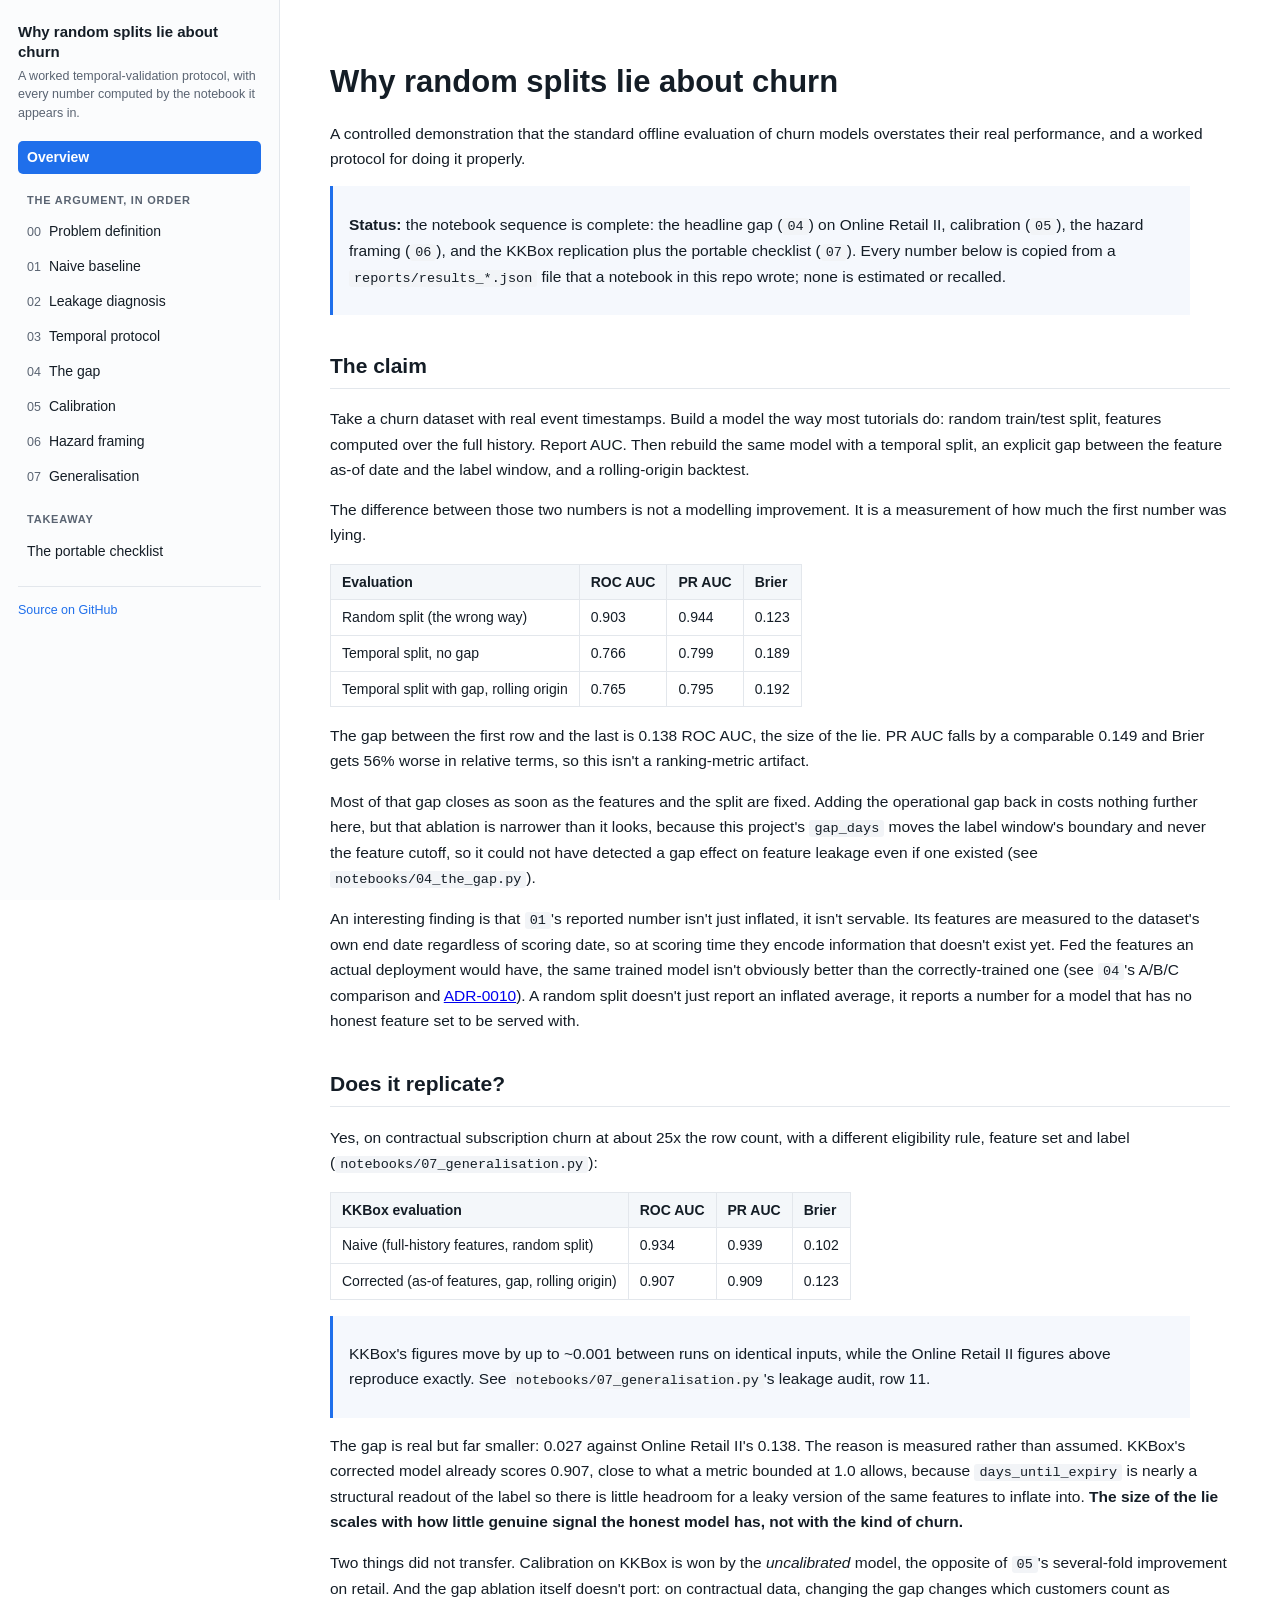
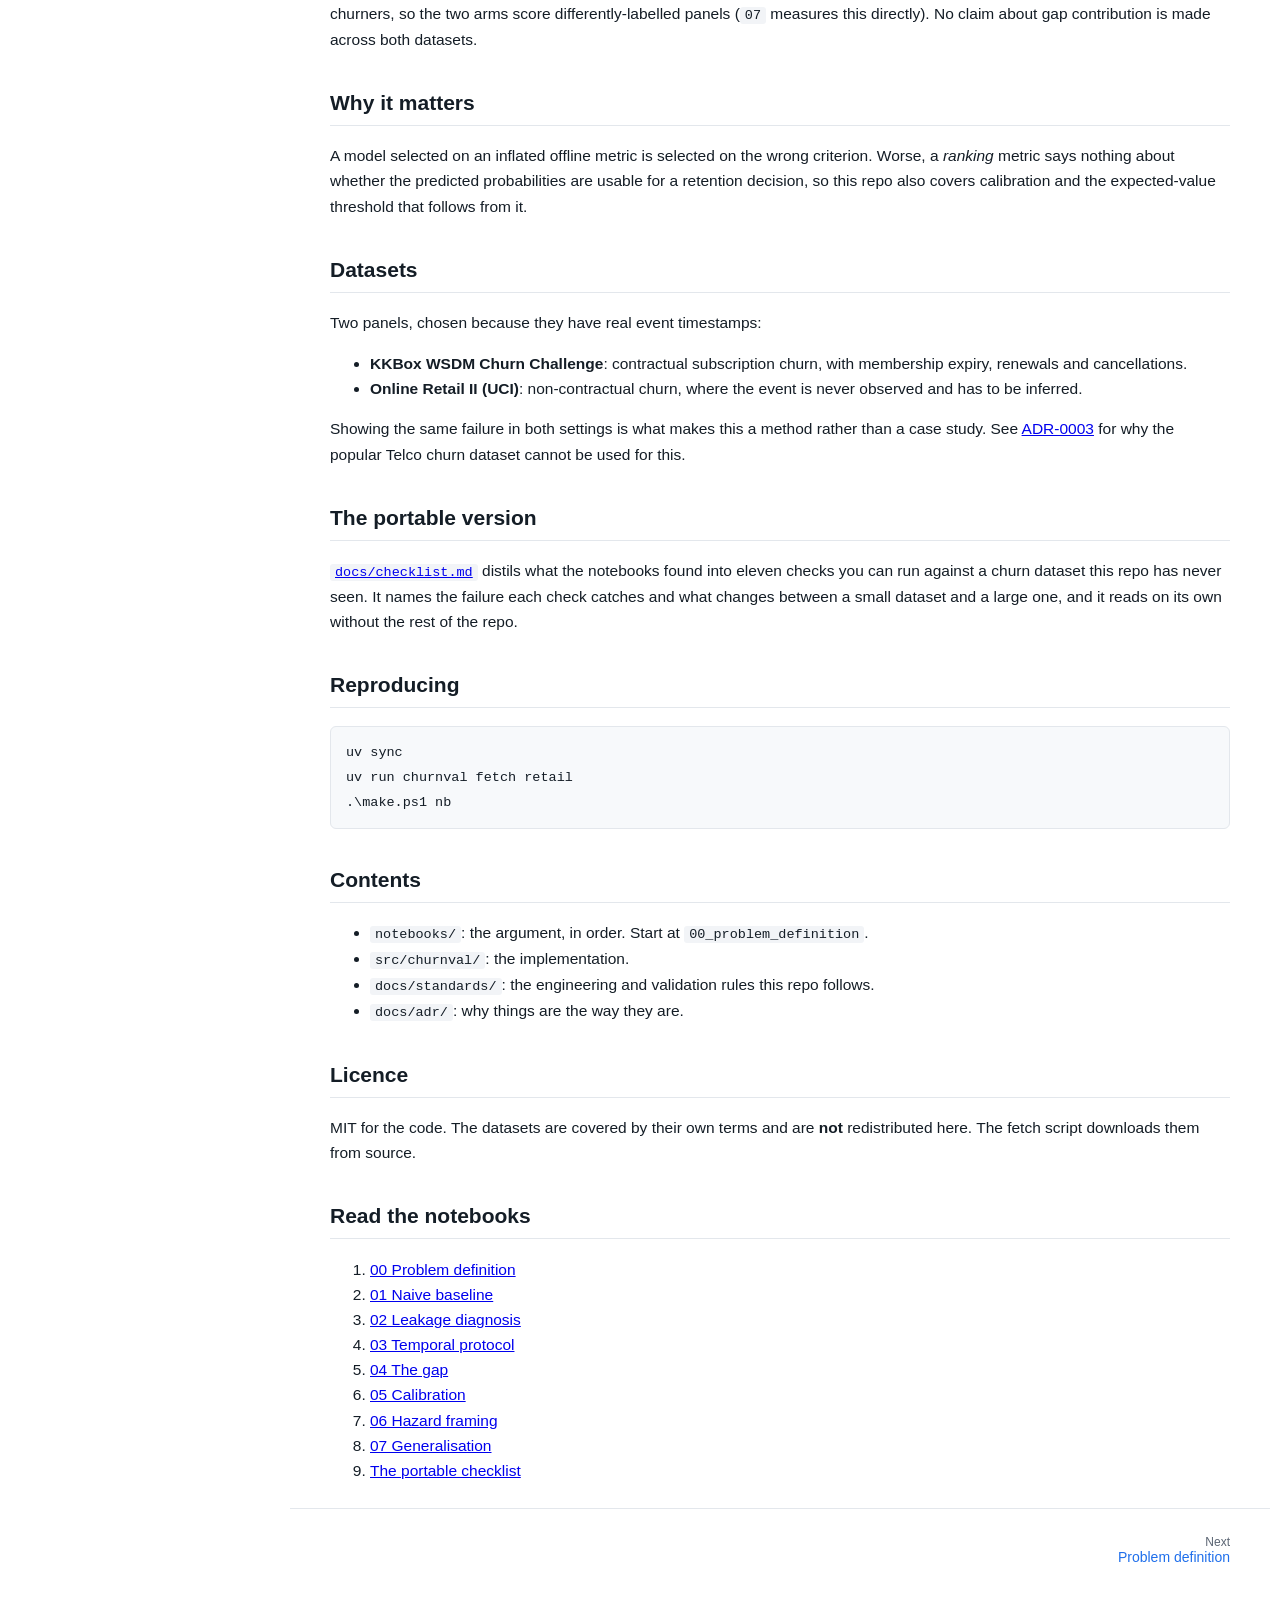
==== index.html @ 67731e51 "Render site from a4a1c93" ====
<!DOCTYPE html>
<html lang="en">
<head>
<meta charset="utf-8">
<meta name="viewport" content="width=device-width, initial-scale=1">
<title>Why random splits lie about churn</title>

<style>
:root { --side: 280px; --ink: #141D26; --muted: #5A6472; --rule: #E3E7EC;
        --accent: #1F6FEB; --bg: #FFFFFF; }
html { scroll-behavior: smooth; }
body { background: var(--bg); }
#site-nav {
  position: fixed; top: 0; left: 0; bottom: 0; width: var(--side);
  overflow-y: auto; border-right: 1px solid var(--rule); padding: 22px 18px;
  box-sizing: border-box; font: 14px/1.5 -apple-system, BlinkMacSystemFont,
  "Segoe UI", Helvetica, Arial, sans-serif; background: #FBFCFD;
}
#site-nav .brand { font-weight: 700; color: var(--ink); text-decoration: none;
  display: block; font-size: 15px; line-height: 1.35; margin-bottom: 4px; }
#site-nav .sub { color: var(--muted); font-size: 12.5px; margin-bottom: 18px; }
#site-nav ol { list-style: none; padding: 0; margin: 0 0 18px 0; counter-reset: n; }
#site-nav li { margin: 0 0 2px 0; }
#site-nav a.item { display: block; padding: 6px 9px; border-radius: 5px;
  color: var(--ink); text-decoration: none; }
#site-nav a.item:hover { background: #EEF2F7; }
#site-nav a.item.active { background: var(--accent); color: #fff; font-weight: 600; }
#site-nav .num { color: var(--muted); font-variant-numeric: tabular-nums;
  margin-right: 8px; font-size: 12.5px; }
#site-nav a.item.active .num { color: #D7E6FF; }
#site-nav .grouplabel { text-transform: uppercase; letter-spacing: .07em;
  font-size: 11px; color: var(--muted); margin: 16px 0 7px 9px; font-weight: 600; }
#site-nav .repo { border-top: 1px solid var(--rule); padding-top: 14px;
  font-size: 12.5px; }
#site-nav .repo a { color: var(--accent); text-decoration: none; }
#site-main { margin-left: var(--side); }
#site-main .jp-Notebook, #site-main .md-page { max-width: 900px; margin: 0 auto;
  padding: 34px 40px 10px 40px; }
#pager { max-width: 900px; margin: 0 auto; padding: 26px 40px 70px 40px;
  display: flex; justify-content: space-between; gap: 18px;
  border-top: 1px solid var(--rule);
  font: 14px -apple-system, BlinkMacSystemFont, "Segoe UI", Helvetica, Arial, sans-serif; }
#pager a { color: var(--accent); text-decoration: none; max-width: 46%; }
#pager .lbl { display: block; color: var(--muted); font-size: 12px; }
/* Soften the In[ ]/Out[ ] gutter so prose leads and code supports. */
.jp-InputPrompt, .jp-OutputPrompt { opacity: .34; font-size: 11px; }
.jp-RenderedMarkdown { font-size: 15.5px; line-height: 1.62; color: var(--ink); }
.jp-RenderedMarkdown h1 { font-size: 30px; margin: 6px 0 14px; line-height: 1.2; }
.jp-RenderedMarkdown h2 { font-size: 21px; margin-top: 34px;
  border-bottom: 1px solid var(--rule); padding-bottom: 5px; }
.jp-RenderedMarkdown h3 { font-size: 17px; margin-top: 26px; }
.jp-RenderedMarkdown table { font-size: 13px; }
.jp-RenderedMarkdown blockquote { border-left: 3px solid var(--accent);
  background: #F5F8FD; margin-left: 0; padding: 10px 16px; }
.md-page { font: 15.5px/1.62 -apple-system, BlinkMacSystemFont, "Segoe UI",
  Helvetica, Arial, sans-serif; color: var(--ink); }
.md-page h1 { font-size: 31px; line-height: 1.2; }
.md-page h2 { font-size: 21px; margin-top: 34px;
  border-bottom: 1px solid var(--rule); padding-bottom: 5px; }
.md-page table { border-collapse: collapse; font-size: 14px; margin: 16px 0; }
.md-page th, .md-page td { border: 1px solid var(--rule); padding: 6px 11px;
  text-align: left; vertical-align: top; }
.md-page th { background: #F4F7FA; }
.md-page code { background: #F2F4F7; padding: 1px 5px; border-radius: 3px;
  font-size: 13.5px; }
.md-page pre { background: #F7F9FB; border: 1px solid var(--rule);
  padding: 13px 15px; border-radius: 6px; overflow-x: auto; }
.md-page pre code { background: none; padding: 0; }
.md-page blockquote { border-left: 3px solid var(--accent); background: #F5F8FD;
  margin-left: 0; padding: 10px 16px; }
.md-page img { max-width: 100%; }
@media (max-width: 950px) {
  #site-nav { position: static; width: auto; height: auto; border-right: none;
              border-bottom: 1px solid var(--rule); }
  #site-main { margin-left: 0; }
  #site-main .jp-Notebook, #site-main .md-page, #pager { padding: 22px 18px; }
}
</style>
</head>
<body>
<nav id="site-nav">
  <a class="brand" href="index.html">Why random splits lie about churn</a>
  <div class="sub">A worked temporal-validation protocol, with every number
  computed by the notebook it appears in.</div>
  <ol><li><a class="item active" href="index.html">Overview</a></li></ol>
  <div class="grouplabel">The argument, in order</div>
  <ol><li><a class="item" href="00_problem_definition.html"><span class="num">00</span>Problem definition</a></li>
<li><a class="item" href="01_naive_baseline.html"><span class="num">01</span>Naive baseline</a></li>
<li><a class="item" href="02_leakage_diagnosis.html"><span class="num">02</span>Leakage diagnosis</a></li>
<li><a class="item" href="03_temporal_protocol.html"><span class="num">03</span>Temporal protocol</a></li>
<li><a class="item" href="04_the_gap.html"><span class="num">04</span>The gap</a></li>
<li><a class="item" href="05_calibration.html"><span class="num">05</span>Calibration</a></li>
<li><a class="item" href="06_hazard_framing.html"><span class="num">06</span>Hazard framing</a></li>
<li><a class="item" href="07_generalisation.html"><span class="num">07</span>Generalisation</a></li></ol>
  <div class="grouplabel">Takeaway</div>
  <ol><li><a class="item" href="checklist.html">The portable checklist</a></li></ol>
  <div class="repo"><a href="https://github.com/jtdata/why-random-splits-lie">Source on GitHub</a></div>
</nav>
<div id="site-main">
<div class="md-page"><h1>Why random splits lie about churn</h1>
<p>A controlled demonstration that the standard offline evaluation of churn models
overstates their real performance, and a worked protocol for doing it properly.</p>
<blockquote>
<p><strong>Status:</strong> the notebook sequence is complete: the headline gap (<code>04</code>)
on Online Retail II, calibration (<code>05</code>), the hazard framing (<code>06</code>), and
the KKBox replication plus the portable checklist (<code>07</code>). Every number
below is copied from a <code>reports/results_*.json</code> file that a notebook in
this repo wrote; none is estimated or recalled.</p>
</blockquote>
<h2>The claim</h2>
<p>Take a churn dataset with real event timestamps. Build a model the way most
tutorials do: random train/test split, features computed over the full
history. Report AUC. Then rebuild the same model with a temporal split, an
explicit gap between the feature as-of date and the label window, and a
rolling-origin backtest.</p>
<p>The difference between those two numbers is not a modelling improvement. It is
a measurement of how much the first number was lying.</p>
<table>
<thead>
<tr>
  <th>Evaluation</th>
  <th>ROC AUC</th>
  <th>PR AUC</th>
  <th>Brier</th>
</tr>
</thead>
<tbody>
<tr>
  <td>Random split (the wrong way)</td>
  <td>0.903</td>
  <td>0.944</td>
  <td>0.123</td>
</tr>
<tr>
  <td>Temporal split, no gap</td>
  <td>0.766</td>
  <td>0.799</td>
  <td>0.189</td>
</tr>
<tr>
  <td>Temporal split with gap, rolling origin</td>
  <td>0.765</td>
  <td>0.795</td>
  <td>0.192</td>
</tr>
</tbody>
</table>
<p>The gap between the first row and the last is 0.138 ROC AUC, the size of
the lie. PR AUC falls by a comparable 0.149 and Brier gets 56% worse in
relative terms, so this isn't a ranking-metric artifact.</p>
<p>Most of that gap closes as soon as the features and the split are fixed.
Adding the operational gap back in costs nothing further here, but that
ablation is narrower than it looks, because this project's <code>gap_days</code> moves
the label window's boundary and never the feature cutoff, so it could not
have detected a gap effect on feature leakage even if one existed (see
<code>notebooks/04_the_gap.py</code>).</p>
<p>An interesting finding is that <code>01</code>'s reported number isn't just inflated, it
isn't servable. Its features are measured to the dataset's own end date
regardless of scoring date, so at scoring time they encode information that
doesn't exist yet. Fed the features an actual deployment would have, the
same trained model isn't obviously better than the correctly-trained one
(see <code>04</code>'s A/B/C comparison and
<a href="https://github.com/jtdata/why-random-splits-lie/blob/main/docs/adr/0010-holdout-comparison-common-origin.md">ADR-0010</a>). A random
split doesn't just report an inflated average, it reports a number for a
model that has no honest feature set to be served with.</p>
<h2>Does it replicate?</h2>
<p>Yes, on contractual subscription churn at about 25x the row count, with a
different eligibility rule, feature set and label (<code>notebooks/07_generalisation.py</code>):</p>
<table>
<thead>
<tr>
  <th>KKBox evaluation</th>
  <th>ROC AUC</th>
  <th>PR AUC</th>
  <th>Brier</th>
</tr>
</thead>
<tbody>
<tr>
  <td>Naive (full-history features, random split)</td>
  <td>0.934</td>
  <td>0.939</td>
  <td>0.102</td>
</tr>
<tr>
  <td>Corrected (as-of features, gap, rolling origin)</td>
  <td>0.907</td>
  <td>0.909</td>
  <td>0.123</td>
</tr>
</tbody>
</table>
<blockquote>
<p>KKBox's figures move by up to ~0.001 between runs on identical inputs,
while the Online Retail II figures above reproduce exactly. See
<code>notebooks/07_generalisation.py</code>'s leakage audit, row 11.</p>
</blockquote>
<p>The gap is real but far smaller: 0.027 against Online Retail II's 0.138.
The reason is measured rather than assumed. KKBox's corrected model already
scores 0.907, close to what a metric bounded at 1.0 allows, because
<code>days_until_expiry</code> is nearly a structural readout of the label so there
is little headroom for a leaky version of the same features to inflate
into. <strong>The size of the lie scales with how little genuine signal the
honest model has, not with the kind of churn.</strong></p>
<p>Two things did not transfer.
Calibration on KKBox is won by the <em>uncalibrated</em> model, the opposite of
<code>05</code>'s several-fold improvement on retail. And the gap ablation itself
doesn't port: on contractual data, changing the gap changes which customers
count as churners, so the two arms score differently-labelled panels
(<code>07</code> measures this directly). No claim about gap contribution is made
across both datasets.</p>
<h2>Why it matters</h2>
<p>A model selected on an inflated offline metric is selected on the wrong
criterion. Worse, a <em>ranking</em> metric says nothing about whether the predicted
probabilities are usable for a retention decision, so this repo also covers
calibration and the expected-value threshold that follows from it.</p>
<h2>Datasets</h2>
<p>Two panels, chosen because they have real event timestamps:</p>
<ul>
<li><strong>KKBox WSDM Churn Challenge</strong>: contractual subscription churn, with
membership expiry, renewals and cancellations.</li>
<li><strong>Online Retail II (UCI)</strong>: non-contractual churn, where the event is never
observed and has to be inferred.</li>
</ul>
<p>Showing the same failure in both settings is what makes this a method rather
than a case study. See <a href="https://github.com/jtdata/why-random-splits-lie/blob/main/docs/adr/0003-dataset-selection.md">ADR-0003</a> for why
the popular Telco churn dataset cannot be used for this.</p>
<h2>The portable version</h2>
<p><a href="https://github.com/jtdata/why-random-splits-lie/blob/main/docs/checklist.md"><code>docs/checklist.md</code></a> distils what the notebooks found
into eleven checks you can run against a churn dataset this repo has never
seen. It names the failure each check catches and what changes between a
small dataset and a large one, and it reads on its own without the rest of
the repo.</p>
<h2>Reproducing</h2>
<pre><code class="language-powershell">uv sync
uv run churnval fetch retail
.\make.ps1 nb
</code></pre>
<h2>Contents</h2>
<ul>
<li><code>notebooks/</code>: the argument, in order. Start at <code>00_problem_definition</code>.</li>
<li><code>src/churnval/</code>: the implementation.</li>
<li><code>docs/standards/</code>: the engineering and validation rules this repo follows.</li>
<li><code>docs/adr/</code>: why things are the way they are.</li>
</ul>
<h2>Licence</h2>
<p>MIT for the code. The datasets are covered by their own terms and are <strong>not</strong>
redistributed here. The fetch script downloads them from source.</p>
<h2>Read the notebooks</h2><ol><li><a href="00_problem_definition.html">00 Problem definition</a></li>
<li><a href="01_naive_baseline.html">01 Naive baseline</a></li>
<li><a href="02_leakage_diagnosis.html">02 Leakage diagnosis</a></li>
<li><a href="03_temporal_protocol.html">03 Temporal protocol</a></li>
<li><a href="04_the_gap.html">04 The gap</a></li>
<li><a href="05_calibration.html">05 Calibration</a></li>
<li><a href="06_hazard_framing.html">06 Hazard framing</a></li>
<li><a href="07_generalisation.html">07 Generalisation</a></li>
<li><a href="checklist.html">The portable checklist</a></li></ol></div>
<div id="pager"><span></span><a href="00_problem_definition.html" style="text-align:right"><span class="lbl">Next</span>Problem definition</a></div>
</div>
</body>
</html>
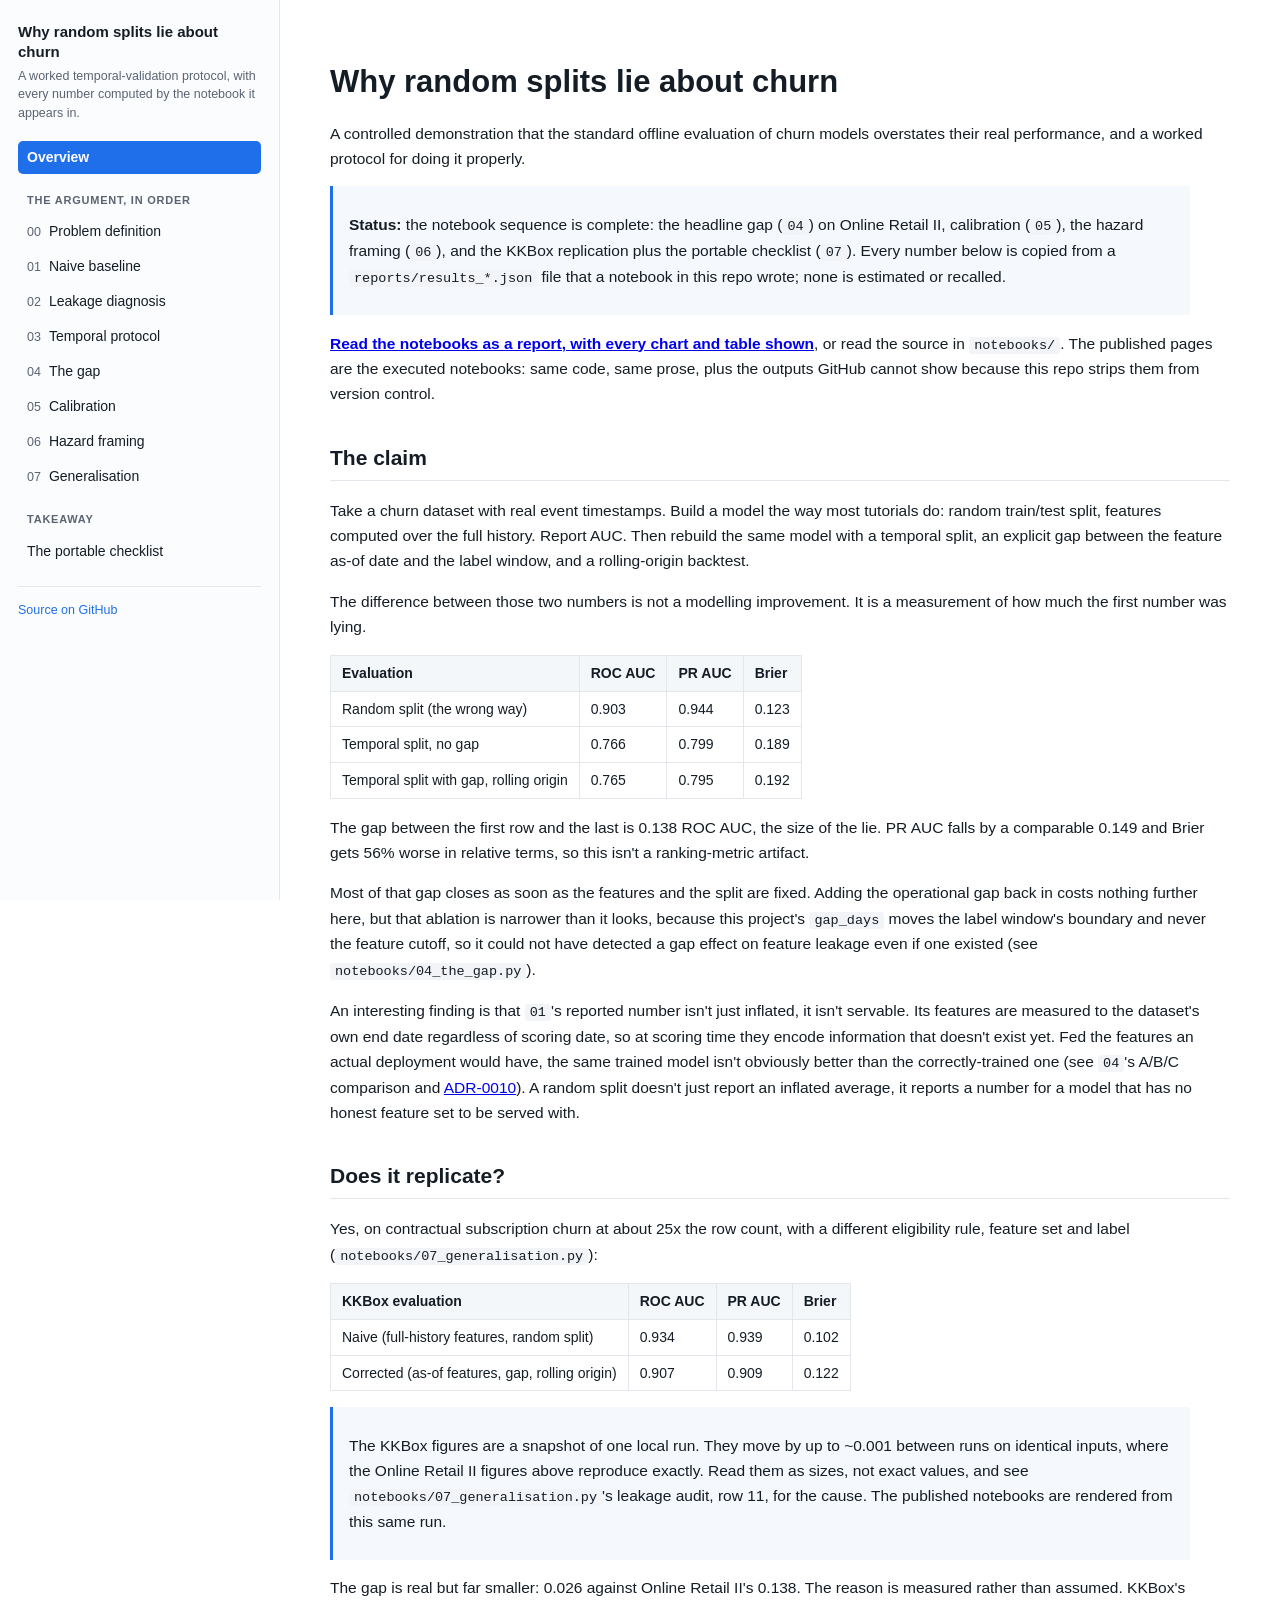
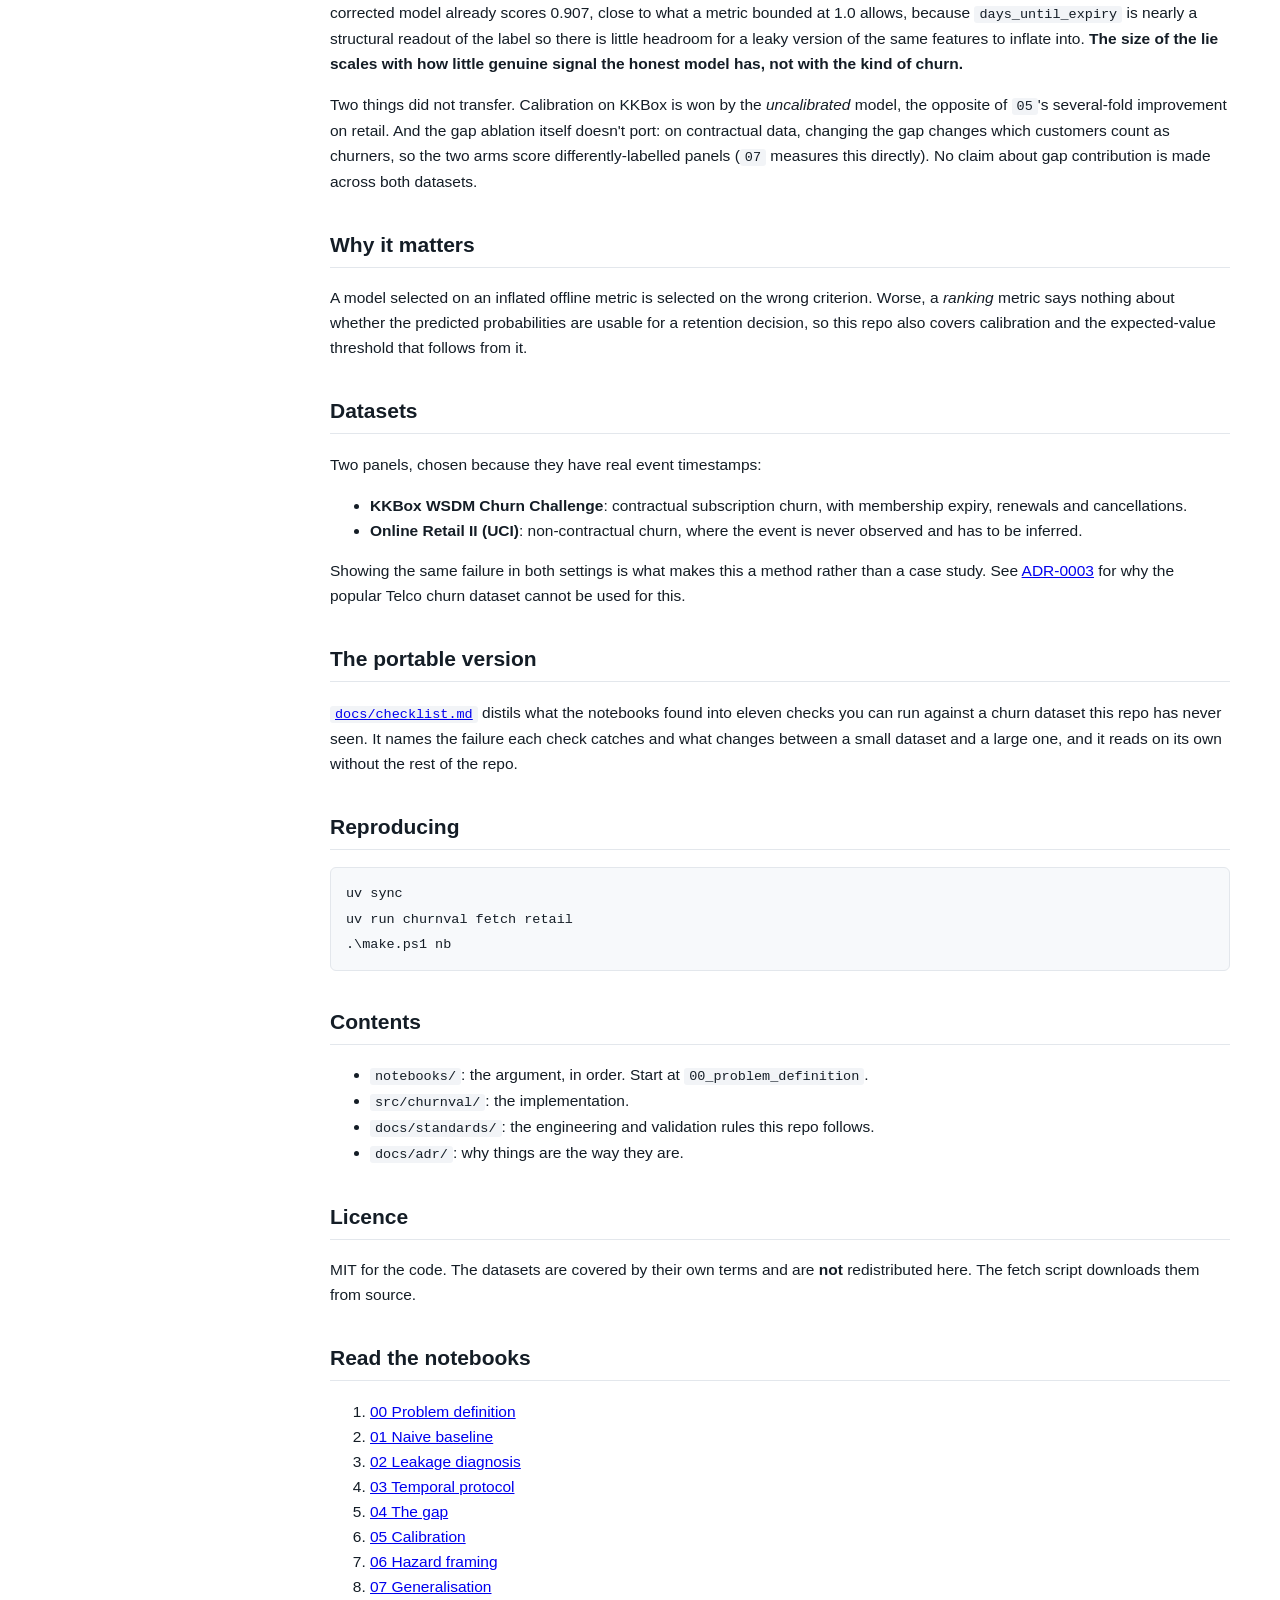
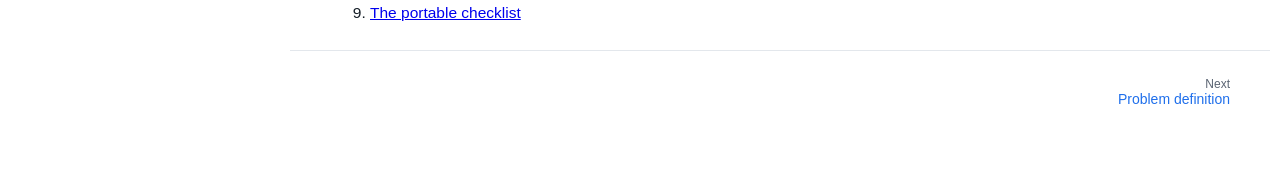
==== commit 49c90d7e: "Render site from b89c2a5" ====
--- a/index.html
+++ b/index.html
@@ -107,6 +107,10 @@
 below is copied from a <code>reports/results_*.json</code> file that a notebook in
 this repo wrote; none is estimated or recalled.</p>
 </blockquote>
+<p><strong><a href="https://jtdata.github.io/why-random-splits-lie/">Read the notebooks as a report, with every chart and table shown</a></strong>, or read the source in
+<code>notebooks/</code>. The published pages are the executed notebooks: same code, same
+prose, plus the outputs GitHub cannot show because this repo strips them from
+version control.</p>
 <h2>The claim</h2>
 <p>Take a churn dataset with real event timestamps. Build a model the way most
 tutorials do: random train/test split, features computed over the full
@@ -186,16 +190,18 @@
   <td>Corrected (as-of features, gap, rolling origin)</td>
   <td>0.907</td>
   <td>0.909</td>
-  <td>0.123</td>
+  <td>0.122</td>
 </tr>
 </tbody>
 </table>
 <blockquote>
-<p>KKBox's figures move by up to ~0.001 between runs on identical inputs,
-while the Online Retail II figures above reproduce exactly. See
-<code>notebooks/07_generalisation.py</code>'s leakage audit, row 11.</p>
+<p>The KKBox figures are a snapshot of one local run. They move by up to
+~0.001 between runs on identical inputs, where the Online Retail II
+figures above reproduce exactly. Read them as sizes, not exact values, and
+see <code>notebooks/07_generalisation.py</code>'s leakage audit, row 11, for the
+cause. The published notebooks are rendered from this same run.</p>
 </blockquote>
-<p>The gap is real but far smaller: 0.027 against Online Retail II's 0.138.
+<p>The gap is real but far smaller: 0.026 against Online Retail II's 0.138.
 The reason is measured rather than assumed. KKBox's corrected model already
 scores 0.907, close to what a metric bounded at 1.0 allows, because
 <code>days_until_expiry</code> is nearly a structural readout of the label so there
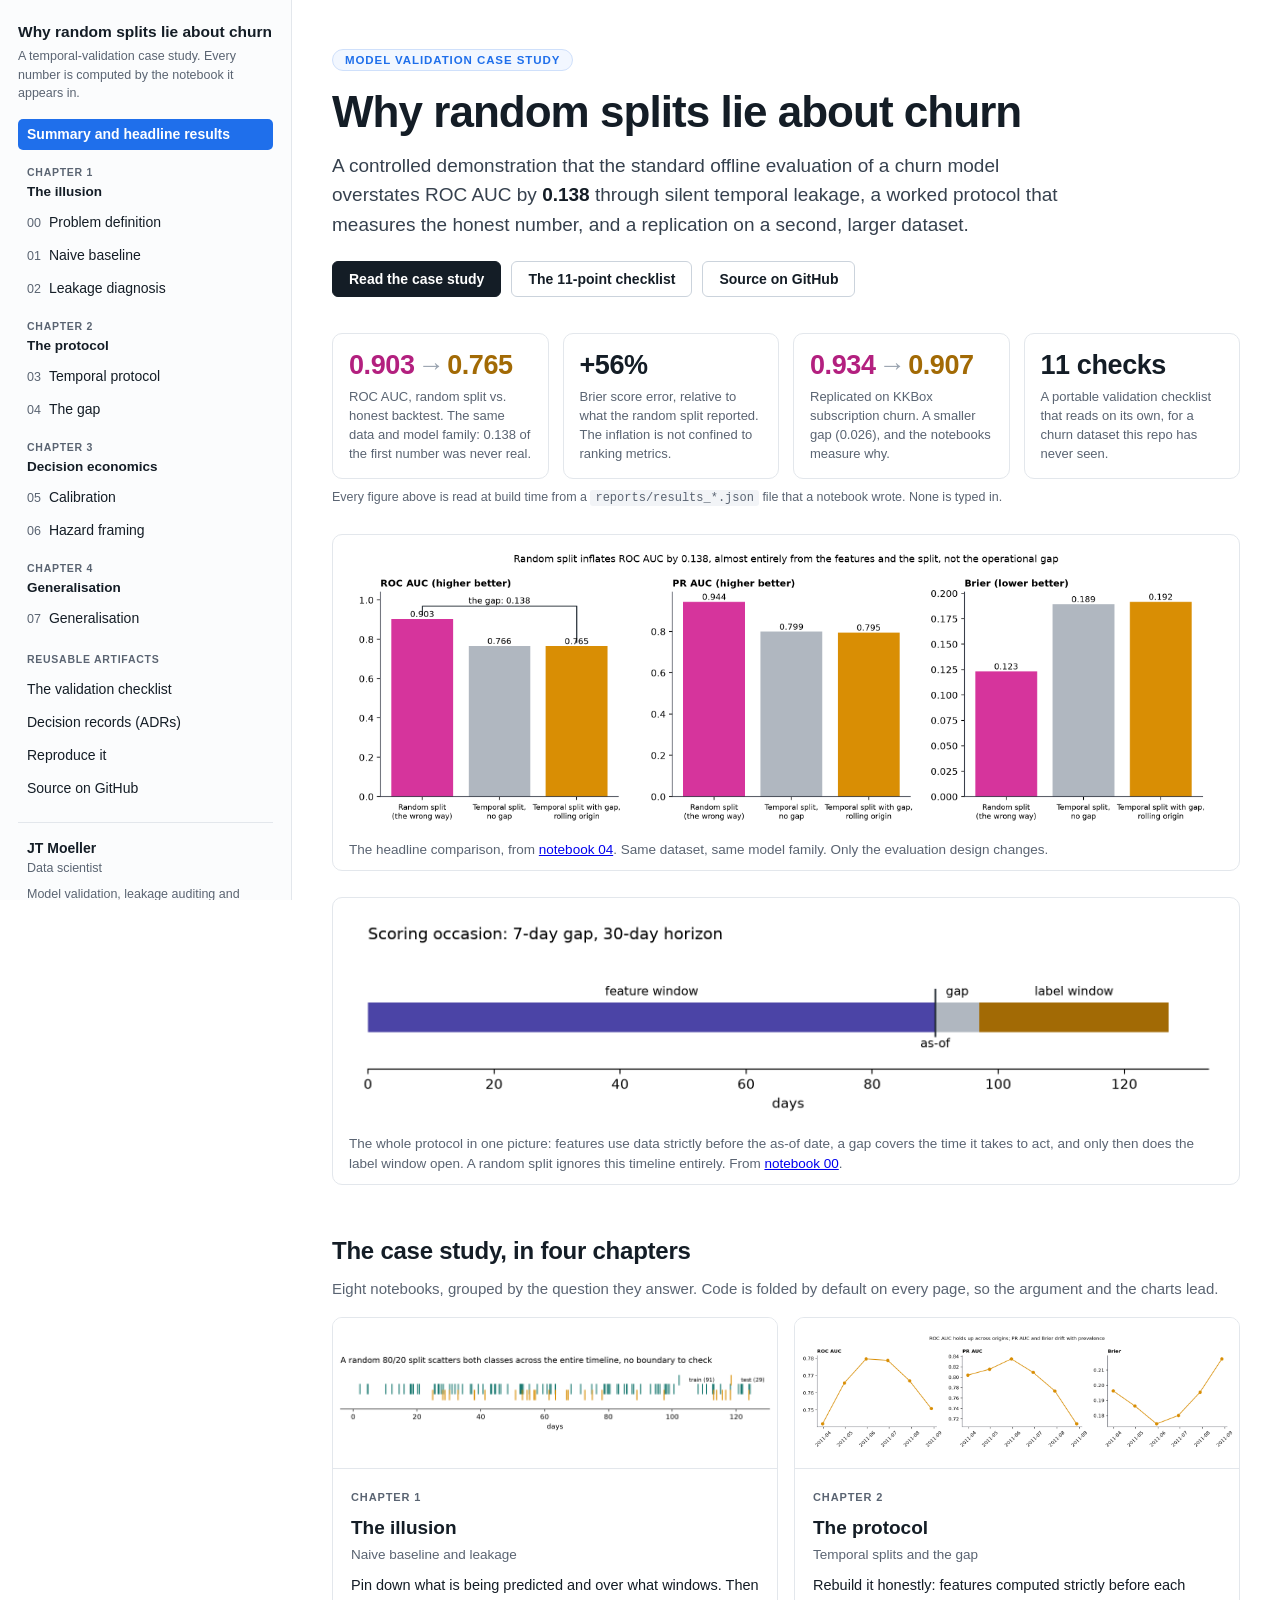
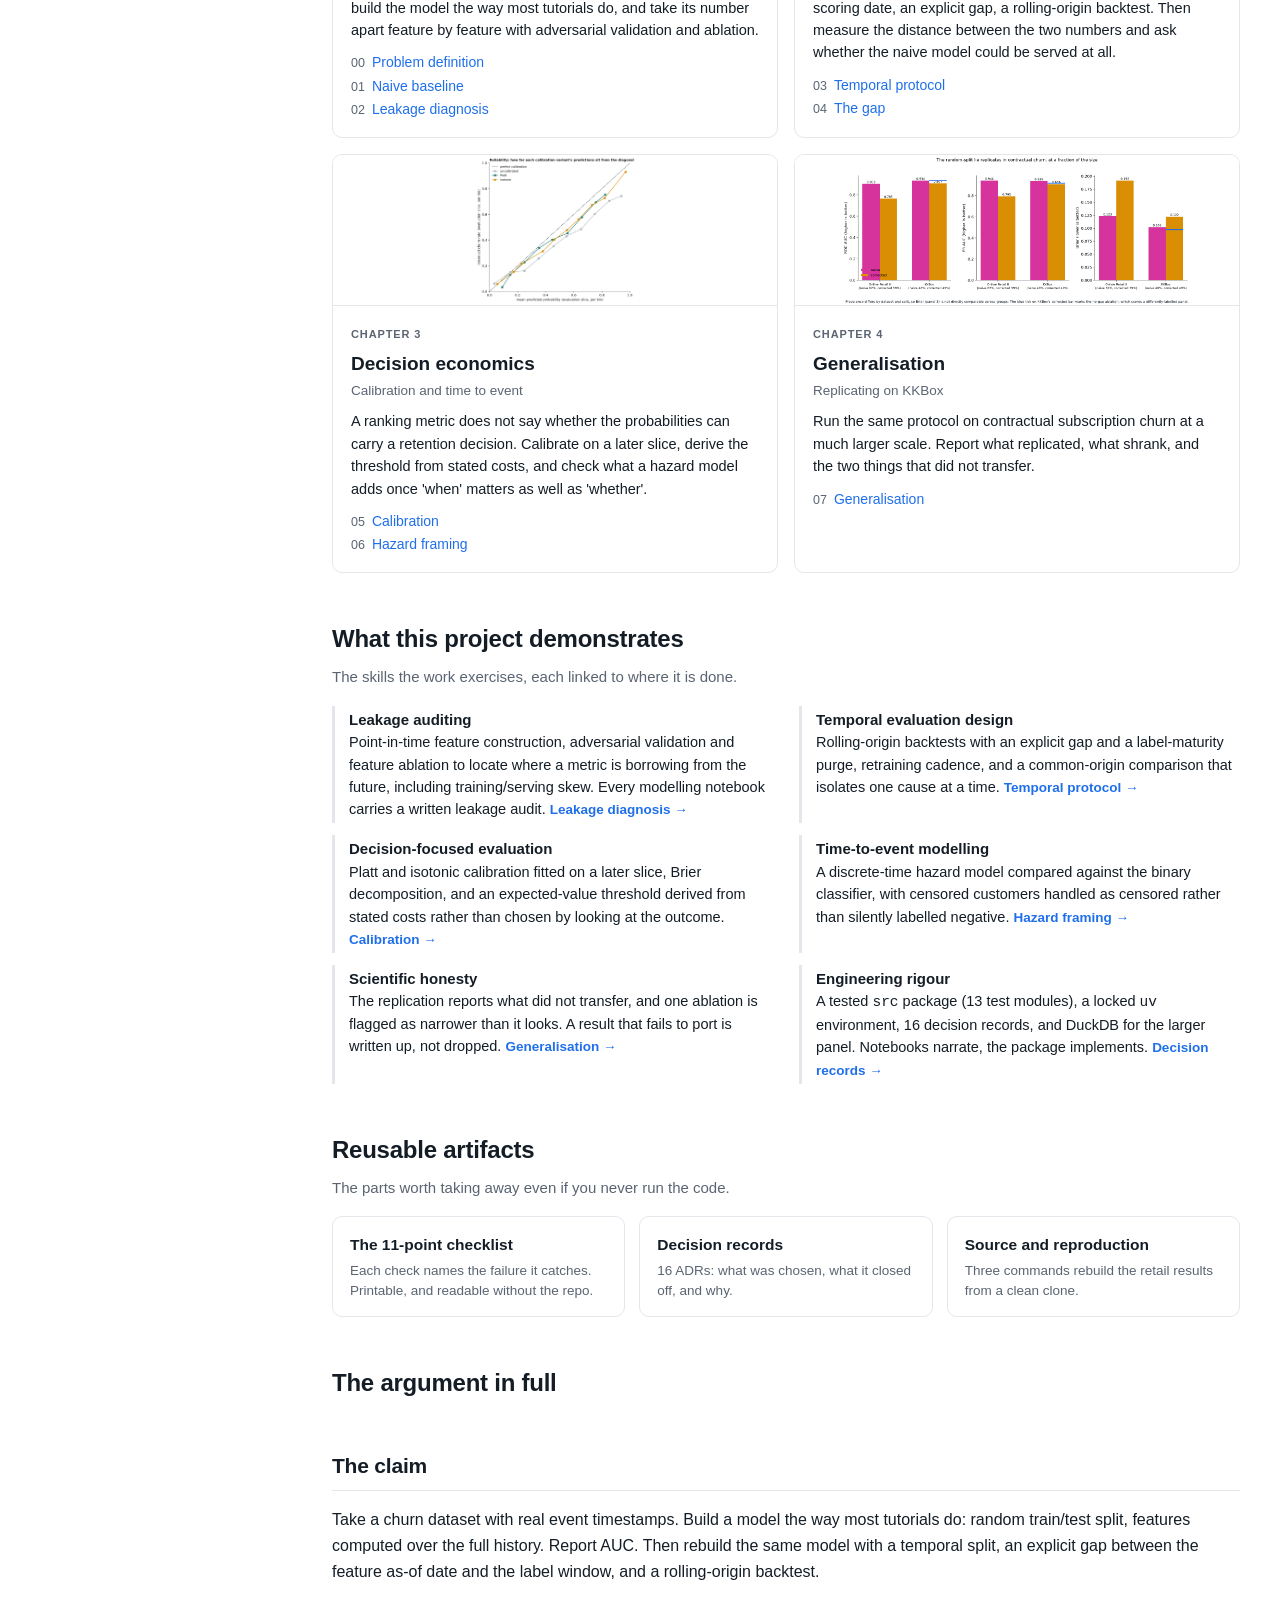
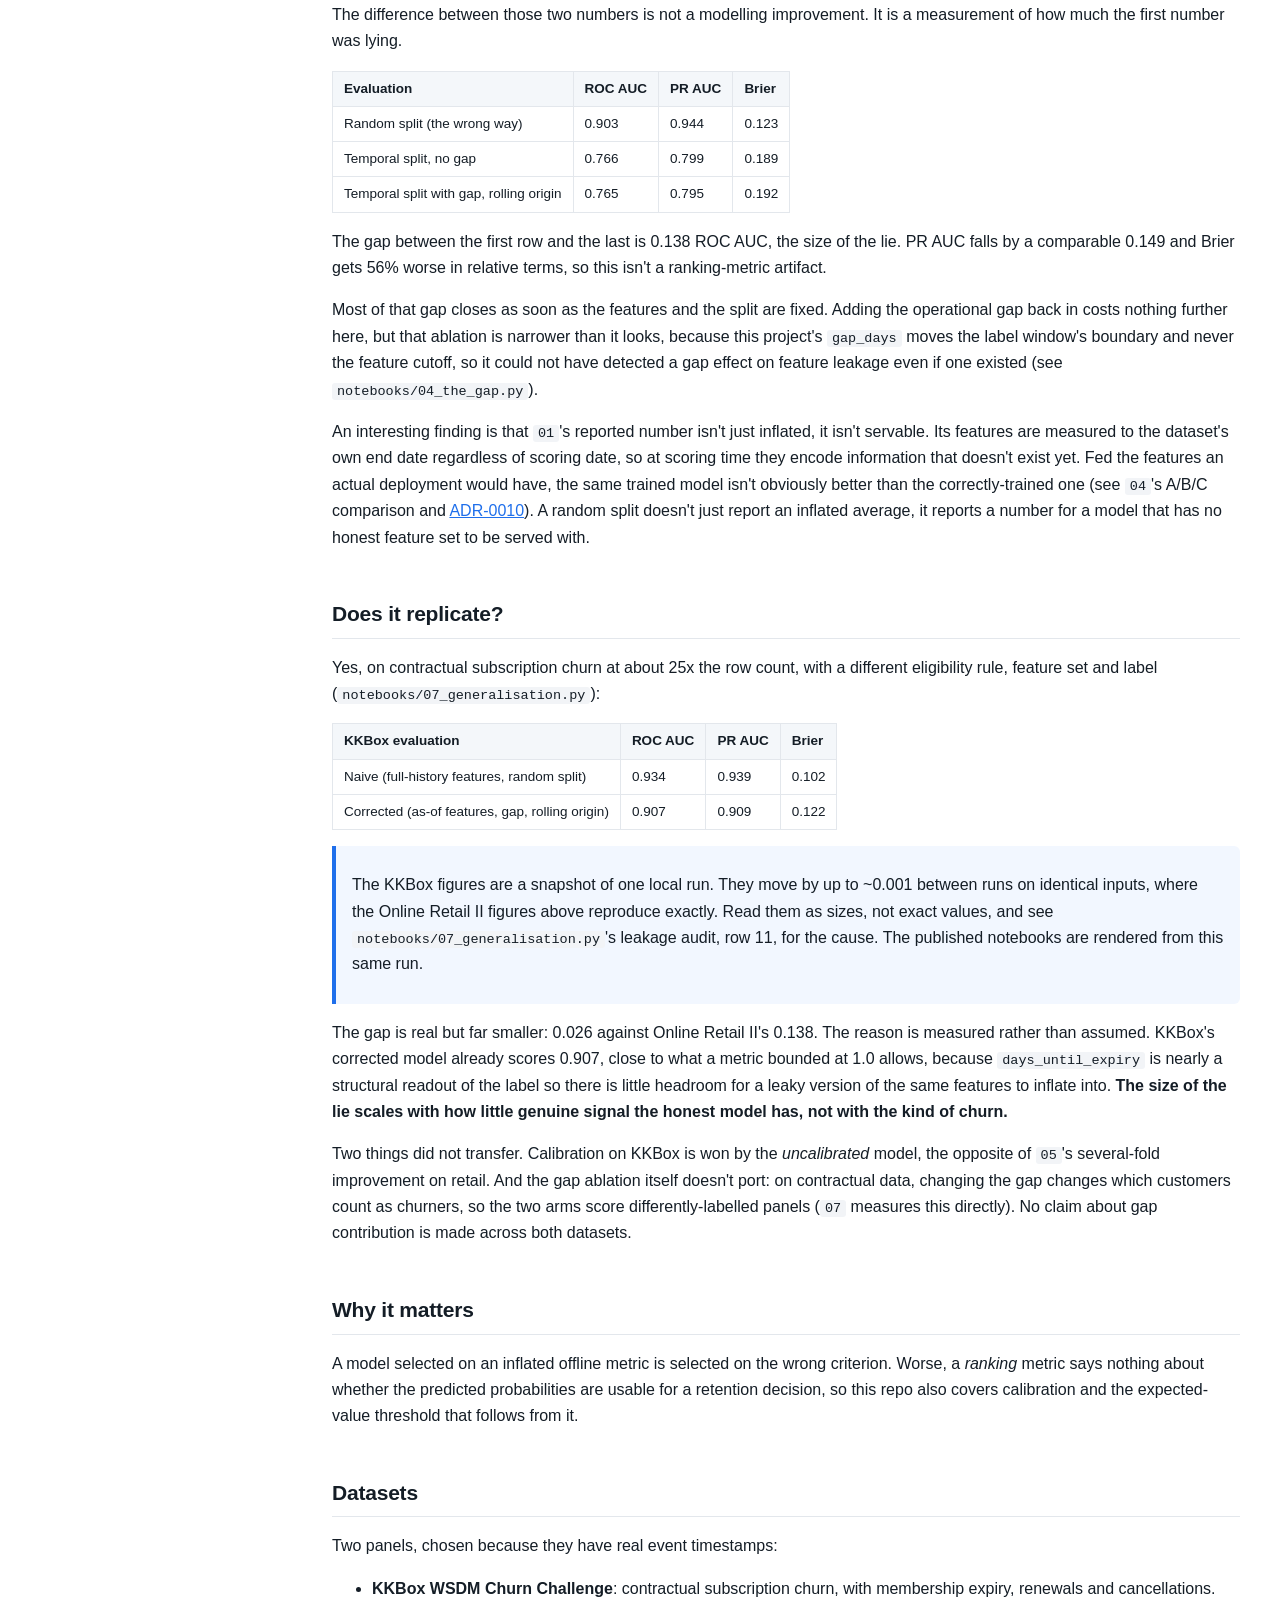
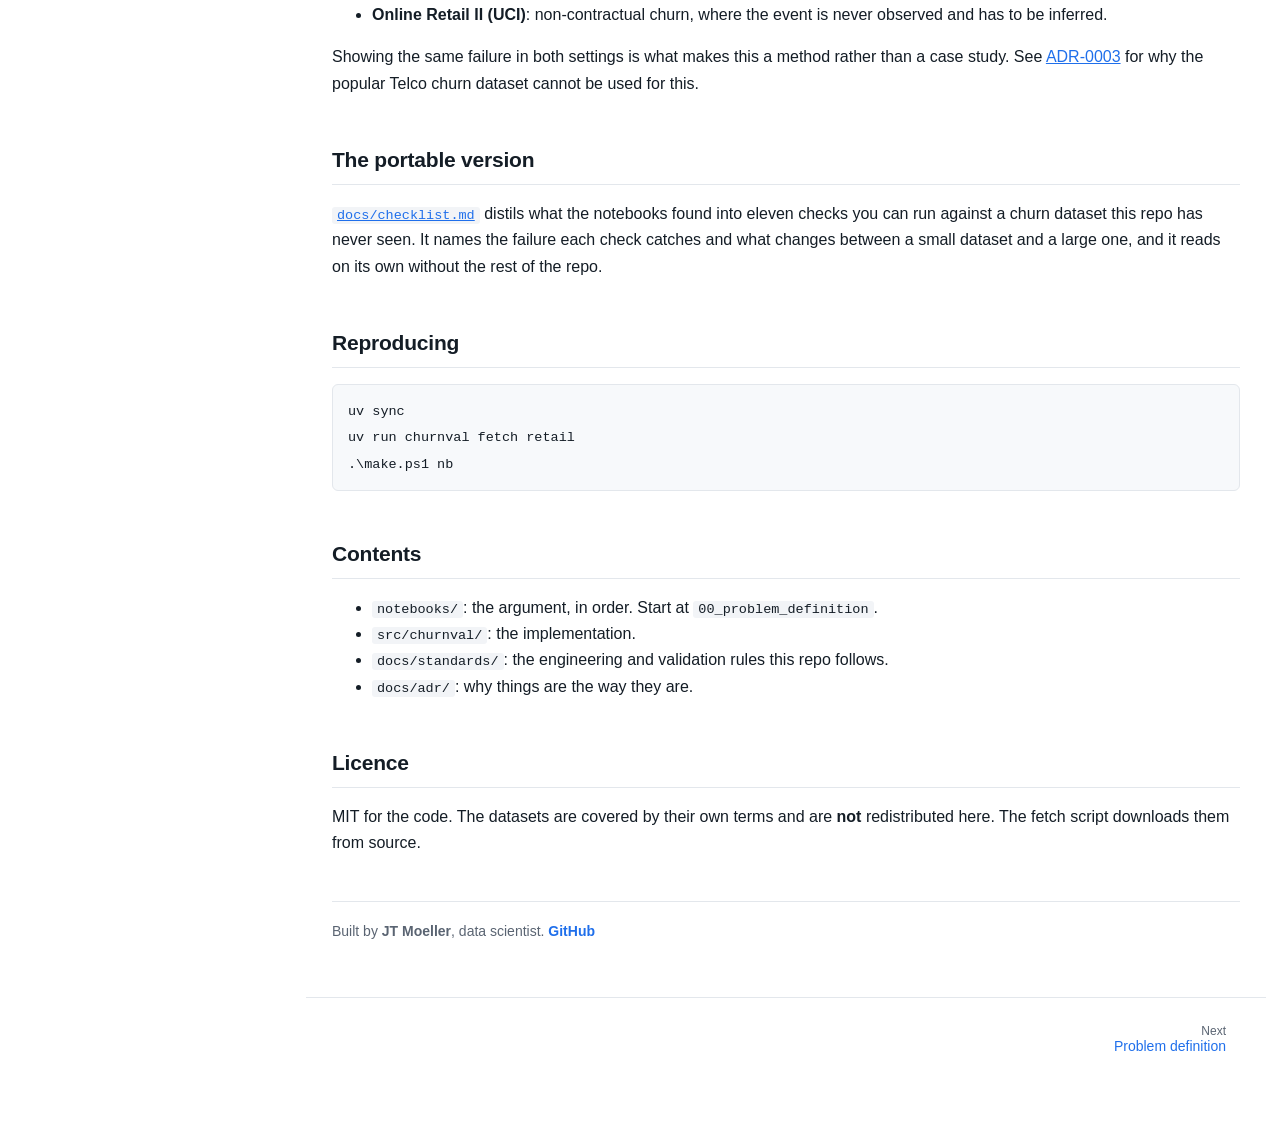
==== commit 059ed22b: "Render site from ea95da3 (outputs 05363aa)" ====
--- a/index.html
+++ b/index.html
@@ -1,267 +1,290 @@
-<!DOCTYPE html>
-<html lang="en">
-<head>
-<meta charset="utf-8">
-<meta name="viewport" content="width=device-width, initial-scale=1">
-<title>Why random splits lie about churn</title>
-
-<style>
-:root { --side: 280px; --ink: #141D26; --muted: #5A6472; --rule: #E3E7EC;
-        --accent: #1F6FEB; --bg: #FFFFFF; }
-html { scroll-behavior: smooth; }
-body { background: var(--bg); }
-#site-nav {
-  position: fixed; top: 0; left: 0; bottom: 0; width: var(--side);
-  overflow-y: auto; border-right: 1px solid var(--rule); padding: 22px 18px;
-  box-sizing: border-box; font: 14px/1.5 -apple-system, BlinkMacSystemFont,
-  "Segoe UI", Helvetica, Arial, sans-serif; background: #FBFCFD;
-}
-#site-nav .brand { font-weight: 700; color: var(--ink); text-decoration: none;
-  display: block; font-size: 15px; line-height: 1.35; margin-bottom: 4px; }
-#site-nav .sub { color: var(--muted); font-size: 12.5px; margin-bottom: 18px; }
-#site-nav ol { list-style: none; padding: 0; margin: 0 0 18px 0; counter-reset: n; }
-#site-nav li { margin: 0 0 2px 0; }
-#site-nav a.item { display: block; padding: 6px 9px; border-radius: 5px;
-  color: var(--ink); text-decoration: none; }
-#site-nav a.item:hover { background: #EEF2F7; }
-#site-nav a.item.active { background: var(--accent); color: #fff; font-weight: 600; }
-#site-nav .num { color: var(--muted); font-variant-numeric: tabular-nums;
-  margin-right: 8px; font-size: 12.5px; }
-#site-nav a.item.active .num { color: #D7E6FF; }
-#site-nav .grouplabel { text-transform: uppercase; letter-spacing: .07em;
-  font-size: 11px; color: var(--muted); margin: 16px 0 7px 9px; font-weight: 600; }
-#site-nav .repo { border-top: 1px solid var(--rule); padding-top: 14px;
-  font-size: 12.5px; }
-#site-nav .repo a { color: var(--accent); text-decoration: none; }
-#site-main { margin-left: var(--side); }
-#site-main .jp-Notebook, #site-main .md-page { max-width: 900px; margin: 0 auto;
-  padding: 34px 40px 10px 40px; }
-#pager { max-width: 900px; margin: 0 auto; padding: 26px 40px 70px 40px;
-  display: flex; justify-content: space-between; gap: 18px;
-  border-top: 1px solid var(--rule);
-  font: 14px -apple-system, BlinkMacSystemFont, "Segoe UI", Helvetica, Arial, sans-serif; }
-#pager a { color: var(--accent); text-decoration: none; max-width: 46%; }
-#pager .lbl { display: block; color: var(--muted); font-size: 12px; }
-/* Soften the In[ ]/Out[ ] gutter so prose leads and code supports. */
-.jp-InputPrompt, .jp-OutputPrompt { opacity: .34; font-size: 11px; }
-.jp-RenderedMarkdown { font-size: 15.5px; line-height: 1.62; color: var(--ink); }
-.jp-RenderedMarkdown h1 { font-size: 30px; margin: 6px 0 14px; line-height: 1.2; }
-.jp-RenderedMarkdown h2 { font-size: 21px; margin-top: 34px;
-  border-bottom: 1px solid var(--rule); padding-bottom: 5px; }
-.jp-RenderedMarkdown h3 { font-size: 17px; margin-top: 26px; }
-.jp-RenderedMarkdown table { font-size: 13px; }
-.jp-RenderedMarkdown blockquote { border-left: 3px solid var(--accent);
-  background: #F5F8FD; margin-left: 0; padding: 10px 16px; }
-.md-page { font: 15.5px/1.62 -apple-system, BlinkMacSystemFont, "Segoe UI",
-  Helvetica, Arial, sans-serif; color: var(--ink); }
-.md-page h1 { font-size: 31px; line-height: 1.2; }
-.md-page h2 { font-size: 21px; margin-top: 34px;
-  border-bottom: 1px solid var(--rule); padding-bottom: 5px; }
-.md-page table { border-collapse: collapse; font-size: 14px; margin: 16px 0; }
-.md-page th, .md-page td { border: 1px solid var(--rule); padding: 6px 11px;
-  text-align: left; vertical-align: top; }
-.md-page th { background: #F4F7FA; }
-.md-page code { background: #F2F4F7; padding: 1px 5px; border-radius: 3px;
-  font-size: 13.5px; }
-.md-page pre { background: #F7F9FB; border: 1px solid var(--rule);
-  padding: 13px 15px; border-radius: 6px; overflow-x: auto; }
-.md-page pre code { background: none; padding: 0; }
-.md-page blockquote { border-left: 3px solid var(--accent); background: #F5F8FD;
-  margin-left: 0; padding: 10px 16px; }
-.md-page img { max-width: 100%; }
-@media (max-width: 950px) {
-  #site-nav { position: static; width: auto; height: auto; border-right: none;
-              border-bottom: 1px solid var(--rule); }
-  #site-main { margin-left: 0; }
-  #site-main .jp-Notebook, #site-main .md-page, #pager { padding: 22px 18px; }
-}
-</style>
-</head>
-<body>
-<nav id="site-nav">
-  <a class="brand" href="index.html">Why random splits lie about churn</a>
-  <div class="sub">A worked temporal-validation protocol, with every number
-  computed by the notebook it appears in.</div>
-  <ol><li><a class="item active" href="index.html">Overview</a></li></ol>
-  <div class="grouplabel">The argument, in order</div>
-  <ol><li><a class="item" href="00_problem_definition.html"><span class="num">00</span>Problem definition</a></li>
-<li><a class="item" href="01_naive_baseline.html"><span class="num">01</span>Naive baseline</a></li>
-<li><a class="item" href="02_leakage_diagnosis.html"><span class="num">02</span>Leakage diagnosis</a></li>
-<li><a class="item" href="03_temporal_protocol.html"><span class="num">03</span>Temporal protocol</a></li>
-<li><a class="item" href="04_the_gap.html"><span class="num">04</span>The gap</a></li>
-<li><a class="item" href="05_calibration.html"><span class="num">05</span>Calibration</a></li>
-<li><a class="item" href="06_hazard_framing.html"><span class="num">06</span>Hazard framing</a></li>
-<li><a class="item" href="07_generalisation.html"><span class="num">07</span>Generalisation</a></li></ol>
-  <div class="grouplabel">Takeaway</div>
-  <ol><li><a class="item" href="checklist.html">The portable checklist</a></li></ol>
-  <div class="repo"><a href="https://github.com/jtdata/why-random-splits-lie">Source on GitHub</a></div>
-</nav>
-<div id="site-main">
-<div class="md-page"><h1>Why random splits lie about churn</h1>
-<p>A controlled demonstration that the standard offline evaluation of churn models
-overstates their real performance, and a worked protocol for doing it properly.</p>
-<blockquote>
-<p><strong>Status:</strong> the notebook sequence is complete: the headline gap (<code>04</code>)
-on Online Retail II, calibration (<code>05</code>), the hazard framing (<code>06</code>), and
-the KKBox replication plus the portable checklist (<code>07</code>). Every number
-below is copied from a <code>reports/results_*.json</code> file that a notebook in
-this repo wrote; none is estimated or recalled.</p>
-</blockquote>
-<p><strong><a href="https://jtdata.github.io/why-random-splits-lie/">Read the notebooks as a report, with every chart and table shown</a></strong>, or read the source in
-<code>notebooks/</code>. The published pages are the executed notebooks: same code, same
-prose, plus the outputs GitHub cannot show because this repo strips them from
-version control.</p>
-<h2>The claim</h2>
-<p>Take a churn dataset with real event timestamps. Build a model the way most
-tutorials do: random train/test split, features computed over the full
-history. Report AUC. Then rebuild the same model with a temporal split, an
-explicit gap between the feature as-of date and the label window, and a
-rolling-origin backtest.</p>
-<p>The difference between those two numbers is not a modelling improvement. It is
-a measurement of how much the first number was lying.</p>
-<table>
-<thead>
-<tr>
-  <th>Evaluation</th>
-  <th>ROC AUC</th>
-  <th>PR AUC</th>
-  <th>Brier</th>
-</tr>
-</thead>
-<tbody>
-<tr>
-  <td>Random split (the wrong way)</td>
-  <td>0.903</td>
-  <td>0.944</td>
-  <td>0.123</td>
-</tr>
-<tr>
-  <td>Temporal split, no gap</td>
-  <td>0.766</td>
-  <td>0.799</td>
-  <td>0.189</td>
-</tr>
-<tr>
-  <td>Temporal split with gap, rolling origin</td>
-  <td>0.765</td>
-  <td>0.795</td>
-  <td>0.192</td>
-</tr>
-</tbody>
-</table>
-<p>The gap between the first row and the last is 0.138 ROC AUC, the size of
-the lie. PR AUC falls by a comparable 0.149 and Brier gets 56% worse in
-relative terms, so this isn't a ranking-metric artifact.</p>
-<p>Most of that gap closes as soon as the features and the split are fixed.
-Adding the operational gap back in costs nothing further here, but that
-ablation is narrower than it looks, because this project's <code>gap_days</code> moves
-the label window's boundary and never the feature cutoff, so it could not
-have detected a gap effect on feature leakage even if one existed (see
-<code>notebooks/04_the_gap.py</code>).</p>
-<p>An interesting finding is that <code>01</code>'s reported number isn't just inflated, it
-isn't servable. Its features are measured to the dataset's own end date
-regardless of scoring date, so at scoring time they encode information that
-doesn't exist yet. Fed the features an actual deployment would have, the
-same trained model isn't obviously better than the correctly-trained one
-(see <code>04</code>'s A/B/C comparison and
-<a href="https://github.com/jtdata/why-random-splits-lie/blob/main/docs/adr/0010-holdout-comparison-common-origin.md">ADR-0010</a>). A random
-split doesn't just report an inflated average, it reports a number for a
-model that has no honest feature set to be served with.</p>
-<h2>Does it replicate?</h2>
-<p>Yes, on contractual subscription churn at about 25x the row count, with a
-different eligibility rule, feature set and label (<code>notebooks/07_generalisation.py</code>):</p>
-<table>
-<thead>
-<tr>
-  <th>KKBox evaluation</th>
-  <th>ROC AUC</th>
-  <th>PR AUC</th>
-  <th>Brier</th>
-</tr>
-</thead>
-<tbody>
-<tr>
-  <td>Naive (full-history features, random split)</td>
-  <td>0.934</td>
-  <td>0.939</td>
-  <td>0.102</td>
-</tr>
-<tr>
-  <td>Corrected (as-of features, gap, rolling origin)</td>
-  <td>0.907</td>
-  <td>0.909</td>
-  <td>0.122</td>
-</tr>
-</tbody>
-</table>
-<blockquote>
-<p>The KKBox figures are a snapshot of one local run. They move by up to
-~0.001 between runs on identical inputs, where the Online Retail II
-figures above reproduce exactly. Read them as sizes, not exact values, and
-see <code>notebooks/07_generalisation.py</code>'s leakage audit, row 11, for the
-cause. The published notebooks are rendered from this same run.</p>
-</blockquote>
-<p>The gap is real but far smaller: 0.026 against Online Retail II's 0.138.
-The reason is measured rather than assumed. KKBox's corrected model already
-scores 0.907, close to what a metric bounded at 1.0 allows, because
-<code>days_until_expiry</code> is nearly a structural readout of the label so there
-is little headroom for a leaky version of the same features to inflate
-into. <strong>The size of the lie scales with how little genuine signal the
-honest model has, not with the kind of churn.</strong></p>
-<p>Two things did not transfer.
-Calibration on KKBox is won by the <em>uncalibrated</em> model, the opposite of
-<code>05</code>'s several-fold improvement on retail. And the gap ablation itself
-doesn't port: on contractual data, changing the gap changes which customers
-count as churners, so the two arms score differently-labelled panels
-(<code>07</code> measures this directly). No claim about gap contribution is made
-across both datasets.</p>
-<h2>Why it matters</h2>
-<p>A model selected on an inflated offline metric is selected on the wrong
-criterion. Worse, a <em>ranking</em> metric says nothing about whether the predicted
-probabilities are usable for a retention decision, so this repo also covers
-calibration and the expected-value threshold that follows from it.</p>
-<h2>Datasets</h2>
-<p>Two panels, chosen because they have real event timestamps:</p>
-<ul>
-<li><strong>KKBox WSDM Churn Challenge</strong>: contractual subscription churn, with
-membership expiry, renewals and cancellations.</li>
-<li><strong>Online Retail II (UCI)</strong>: non-contractual churn, where the event is never
-observed and has to be inferred.</li>
-</ul>
-<p>Showing the same failure in both settings is what makes this a method rather
-than a case study. See <a href="https://github.com/jtdata/why-random-splits-lie/blob/main/docs/adr/0003-dataset-selection.md">ADR-0003</a> for why
-the popular Telco churn dataset cannot be used for this.</p>
-<h2>The portable version</h2>
-<p><a href="https://github.com/jtdata/why-random-splits-lie/blob/main/docs/checklist.md"><code>docs/checklist.md</code></a> distils what the notebooks found
-into eleven checks you can run against a churn dataset this repo has never
-seen. It names the failure each check catches and what changes between a
-small dataset and a large one, and it reads on its own without the rest of
-the repo.</p>
-<h2>Reproducing</h2>
-<pre><code class="language-powershell">uv sync
-uv run churnval fetch retail
-.\make.ps1 nb
-</code></pre>
-<h2>Contents</h2>
-<ul>
-<li><code>notebooks/</code>: the argument, in order. Start at <code>00_problem_definition</code>.</li>
-<li><code>src/churnval/</code>: the implementation.</li>
-<li><code>docs/standards/</code>: the engineering and validation rules this repo follows.</li>
-<li><code>docs/adr/</code>: why things are the way they are.</li>
-</ul>
-<h2>Licence</h2>
-<p>MIT for the code. The datasets are covered by their own terms and are <strong>not</strong>
-redistributed here. The fetch script downloads them from source.</p>
-<h2>Read the notebooks</h2><ol><li><a href="00_problem_definition.html">00 Problem definition</a></li>
-<li><a href="01_naive_baseline.html">01 Naive baseline</a></li>
-<li><a href="02_leakage_diagnosis.html">02 Leakage diagnosis</a></li>
-<li><a href="03_temporal_protocol.html">03 Temporal protocol</a></li>
-<li><a href="04_the_gap.html">04 The gap</a></li>
-<li><a href="05_calibration.html">05 Calibration</a></li>
-<li><a href="06_hazard_framing.html">06 Hazard framing</a></li>
-<li><a href="07_generalisation.html">07 Generalisation</a></li>
-<li><a href="checklist.html">The portable checklist</a></li></ol></div>
-<div id="pager"><span></span><a href="00_problem_definition.html" style="text-align:right"><span class="lbl">Next</span>Problem definition</a></div>
-</div>
-</body>
+<!DOCTYPE html>
+<html lang="en">
+<head>
+<meta charset="utf-8">
+<meta name="viewport" content="width=device-width, initial-scale=1">
+<title>Why random splits lie about churn</title>
+<meta name="description" content="A controlled demonstration that a random split overstates churn-model ROC AUC by 0.138, and a worked temporal-validation protocol that measures the honest number.">
+<meta name="author" content="JT Moeller">
+<meta property="og:type" content="article">
+<meta property="og:title" content="Why random splits lie about churn">
+<meta property="og:description" content="A controlled demonstration that a random split overstates churn-model ROC AUC by 0.138, and a worked temporal-validation protocol that measures the honest number.">
+<meta property="og:url" content="https://jtdata.github.io/why-random-splits-lie/">
+<meta property="og:image" content="https://jtdata.github.io/why-random-splits-lie/assets/the_gap.png">
+<meta name="twitter:card" content="summary_large_image">
+<link rel="icon" href="data:image/svg+xml,%3Csvg xmlns='http://www.w3.org/2000/svg' viewBox='0 0 32 32'%3E%3Crect width='32' height='32' rx='6' fill='%23141D26'/%3E%3Crect x='6' y='8' width='8' height='18' fill='%23D6349C'/%3E%3Crect x='18' y='14' width='8' height='12' fill='%23D98E04'/%3E%3C/svg%3E">
+
+<link rel="stylesheet" href="site.css">
+</head>
+<body>
+<nav id="site-nav" aria-label="Site">
+  <input type="checkbox" id="nav-toggle" class="vh">
+  <div class="navhead">
+    <a class="brand" href="index.html">Why random splits lie about churn</a>
+    <label for="nav-toggle" class="btn menu-btn">Menu</label>
+  </div>
+  <div class="navbody">
+    <div class="sub">A temporal-validation case study. Every number is computed by
+    the notebook it appears in.</div>
+    <ol><li><a class="item active" href="index.html">Summary and headline results</a></li></ol>
+    <div class="chapter"><span class="k">Chapter 1</span><span class="t">The illusion</span></div><ol><li><a class="item" href="00_problem_definition.html"><span class="num">00</span>Problem definition</a></li><li><a class="item" href="01_naive_baseline.html"><span class="num">01</span>Naive baseline</a></li><li><a class="item" href="02_leakage_diagnosis.html"><span class="num">02</span>Leakage diagnosis</a></li></ol><div class="chapter"><span class="k">Chapter 2</span><span class="t">The protocol</span></div><ol><li><a class="item" href="03_temporal_protocol.html"><span class="num">03</span>Temporal protocol</a></li><li><a class="item" href="04_the_gap.html"><span class="num">04</span>The gap</a></li></ol><div class="chapter"><span class="k">Chapter 3</span><span class="t">Decision economics</span></div><ol><li><a class="item" href="05_calibration.html"><span class="num">05</span>Calibration</a></li><li><a class="item" href="06_hazard_framing.html"><span class="num">06</span>Hazard framing</a></li></ol><div class="chapter"><span class="k">Chapter 4</span><span class="t">Generalisation</span></div><ol><li><a class="item" href="07_generalisation.html"><span class="num">07</span>Generalisation</a></li></ol>
+    <div class="grouplabel">Reusable artifacts</div>
+    <ol><li><a class="item" href="checklist.html">The validation checklist</a></li><li><a class="item" href="decisions.html">Decision records (ADRs)</a></li>
+      <li><a class="item" href="index.html#reproducing">Reproduce it</a></li>
+      <li><a class="item" href="https://github.com/jtdata/why-random-splits-lie">Source on GitHub</a></li>
+    </ol>
+    <div class="author-card">
+      <span class="name">JT Moeller</span>
+      <span class="role">Data scientist</span>
+      <p>Model validation, leakage auditing and decision-focused evaluation. Built to be reproduced, not skimmed.</p>
+      <div class="links"><a href="https://github.com/jtdata">GitHub</a></div>
+    </div>
+  </div>
+</nav>
+<div id="site-main">
+<div class="landing">
+<header class="hero">
+  <span class="badge">Model validation case study</span>
+  <h1>Why random splits lie about churn</h1>
+  <p class="lead">A controlled demonstration that the standard offline evaluation of a churn
+  model overstates ROC AUC by <strong>0.138</strong> through silent temporal
+  leakage, a worked protocol that measures the honest number, and a replication on a second,
+  larger dataset.</p>
+  <div class="cta">
+    <a class="btn primary" href="00_problem_definition.html">Read the case study</a>
+    <a class="btn" href="checklist.html">The 11-point checklist</a>
+    <a class="btn" href="https://github.com/jtdata/why-random-splits-lie">Source on GitHub</a>
+  </div>
+</header>
+<div class="stat-grid"><div class="stat-card"><span class="stat-num"><span class="naive">0.903</span><span class="arrow">&rarr;</span><span class="honest">0.765</span></span><span class="stat-label">ROC AUC, random split vs. honest backtest. The same data and model family: 0.138 of the first number was never real.</span></div><div class="stat-card"><span class="stat-num">+56%</span><span class="stat-label">Brier score error, relative to what the random split reported. The inflation is not confined to ranking metrics.</span></div><div class="stat-card"><span class="stat-num"><span class="naive">0.934</span><span class="arrow">&rarr;</span><span class="honest">0.907</span></span><span class="stat-label">Replicated on KKBox subscription churn. A smaller gap (0.026), and the notebooks measure why.</span></div><div class="stat-card"><span class="stat-num">11 checks</span><span class="stat-label">A portable validation checklist that reads on its own, for a churn dataset this repo has never seen.</span></div></div>
+<p class="stat-src">Every figure above is read at build time from a
+<code>reports/results_*.json</code> file that a notebook wrote. None is typed in.</p>
+<figure>
+  <img src="assets/the_gap.png" alt="Bar charts comparing ROC AUC, PR AUC and Brier score
+  under a random split, a temporal split with no gap, and a temporal split with a gap and a
+  rolling origin.">
+  <figcaption>The headline comparison, from
+  <a href="04_the_gap.html">notebook 04</a>. Same dataset, same model family. Only the
+  evaluation design changes.</figcaption>
+</figure>
+<figure>
+  <img src="assets/timeline.png" alt="Timeline of one scoring occasion: a feature window
+  ending at the as-of date, then a gap, then the label window.">
+  <figcaption>The whole protocol in one picture: features use data strictly before the as-of
+  date, a gap covers the time it takes to act, and only then does the label window open. A
+  random split ignores this timeline entirely. From
+  <a href="00_problem_definition.html">notebook 00</a>.</figcaption>
+</figure>
+
+<h2>The case study, in four chapters</h2>
+<p class="h2sub">Eight notebooks, grouped by the question they answer. Code is folded by
+default on every page, so the argument and the charts lead.</p>
+<div class="chapter-grid"><div class="chapter-card"><a class="thumb" href="00_problem_definition.html" tabindex="-1" aria-hidden="true"><img src="assets/random_split_illustration.png" alt="" loading="lazy"></a><div class="body"><span class="k">Chapter 1</span><h3>The illusion</h3><p class="s">Naive baseline and leakage</p><p>Pin down what is being predicted and over what windows. Then build the model the way most tutorials do, and take its number apart feature by feature with adversarial validation and ablation.</p><ol><li><a href="00_problem_definition.html"><span class="num">00</span>Problem definition</a></li><li><a href="01_naive_baseline.html"><span class="num">01</span>Naive baseline</a></li><li><a href="02_leakage_diagnosis.html"><span class="num">02</span>Leakage diagnosis</a></li></ol></div></div><div class="chapter-card"><a class="thumb" href="03_temporal_protocol.html" tabindex="-1" aria-hidden="true"><img src="assets/temporal_backtest_by_origin.png" alt="" loading="lazy"></a><div class="body"><span class="k">Chapter 2</span><h3>The protocol</h3><p class="s">Temporal splits and the gap</p><p>Rebuild it honestly: features computed strictly before each scoring date, an explicit gap, a rolling-origin backtest. Then measure the distance between the two numbers and ask whether the naive model could be served at all.</p><ol><li><a href="03_temporal_protocol.html"><span class="num">03</span>Temporal protocol</a></li><li><a href="04_the_gap.html"><span class="num">04</span>The gap</a></li></ol></div></div><div class="chapter-card"><a class="thumb" href="05_calibration.html" tabindex="-1" aria-hidden="true"><img src="assets/reliability_curves.png" alt="" loading="lazy"></a><div class="body"><span class="k">Chapter 3</span><h3>Decision economics</h3><p class="s">Calibration and time to event</p><p>A ranking metric does not say whether the probabilities can carry a retention decision. Calibrate on a later slice, derive the threshold from stated costs, and check what a hazard model adds once 'when' matters as well as 'whether'.</p><ol><li><a href="05_calibration.html"><span class="num">05</span>Calibration</a></li><li><a href="06_hazard_framing.html"><span class="num">06</span>Hazard framing</a></li></ol></div></div><div class="chapter-card"><a class="thumb" href="07_generalisation.html" tabindex="-1" aria-hidden="true"><img src="assets/kkbox_vs_retail_gap.png" alt="" loading="lazy"></a><div class="body"><span class="k">Chapter 4</span><h3>Generalisation</h3><p class="s">Replicating on KKBox</p><p>Run the same protocol on contractual subscription churn at a much larger scale. Report what replicated, what shrank, and the two things that did not transfer.</p><ol><li><a href="07_generalisation.html"><span class="num">07</span>Generalisation</a></li></ol></div></div></div>
+
+<h2>What this project demonstrates</h2>
+<p class="h2sub">The skills the work exercises, each linked to where it is done.</p>
+<ul class="cap-grid">
+<li><b>Leakage auditing</b>Point-in-time feature construction, adversarial validation and
+feature ablation to locate where a metric is borrowing from the future, including
+training/serving skew. Every modelling notebook carries a written leakage audit.
+<a href="02_leakage_diagnosis.html">Leakage diagnosis &rarr;</a></li>
+<li><b>Temporal evaluation design</b>Rolling-origin backtests with an explicit gap and a
+label-maturity purge, retraining cadence, and a common-origin comparison that isolates
+one cause at a time. <a href="03_temporal_protocol.html">Temporal protocol &rarr;</a></li>
+<li><b>Decision-focused evaluation</b>Platt and isotonic calibration fitted on a later
+slice, Brier decomposition, and an expected-value threshold derived from stated costs
+rather than chosen by looking at the outcome. <a href="05_calibration.html">Calibration &rarr;</a></li>
+<li><b>Time-to-event modelling</b>A discrete-time hazard model compared against the binary
+classifier, with censored customers handled as censored rather than silently labelled
+negative. <a href="06_hazard_framing.html">Hazard framing &rarr;</a></li>
+<li><b>Scientific honesty</b>The replication reports what did not transfer, and one ablation
+is flagged as narrower than it looks. A result that fails to port is written up, not dropped.
+<a href="07_generalisation.html">Generalisation &rarr;</a></li>
+<li><b>Engineering rigour</b>A tested <code>src</code> package (13 test
+modules), a locked <code>uv</code> environment, 16 decision records, and DuckDB
+for the larger panel. Notebooks narrate, the package implements.
+<a href="decisions.html">Decision records &rarr;</a></li>
+</ul>
+
+<h2>Reusable artifacts</h2>
+<p class="h2sub">The parts worth taking away even if you never run the code.</p>
+<div class="artifact-grid">
+<a class="artifact" href="checklist.html"><b>The 11-point checklist</b>
+<span>Each check names the failure it catches. Printable, and readable without the repo.</span></a>
+<a class="artifact" href="decisions.html"><b>Decision records</b>
+<span>16 ADRs: what was chosen, what it closed off, and why.</span></a>
+<a class="artifact" href="https://github.com/jtdata/why-random-splits-lie"><b>Source and reproduction</b>
+<span>Three commands rebuild the retail results from a clean clone.</span></a>
+</div>
+
+<h2 id="summary">The argument in full</h2>
+<div class="md-page"><h2 id="the-claim">The claim</h2>
+<p>Take a churn dataset with real event timestamps. Build a model the way most
+tutorials do: random train/test split, features computed over the full
+history. Report AUC. Then rebuild the same model with a temporal split, an
+explicit gap between the feature as-of date and the label window, and a
+rolling-origin backtest.</p>
+<p>The difference between those two numbers is not a modelling improvement. It is
+a measurement of how much the first number was lying.</p>
+<table>
+<thead>
+<tr>
+  <th>Evaluation</th>
+  <th>ROC AUC</th>
+  <th>PR AUC</th>
+  <th>Brier</th>
+</tr>
+</thead>
+<tbody>
+<tr>
+  <td>Random split (the wrong way)</td>
+  <td>0.903</td>
+  <td>0.944</td>
+  <td>0.123</td>
+</tr>
+<tr>
+  <td>Temporal split, no gap</td>
+  <td>0.766</td>
+  <td>0.799</td>
+  <td>0.189</td>
+</tr>
+<tr>
+  <td>Temporal split with gap, rolling origin</td>
+  <td>0.765</td>
+  <td>0.795</td>
+  <td>0.192</td>
+</tr>
+</tbody>
+</table>
+<p>The gap between the first row and the last is 0.138 ROC AUC, the size of
+the lie. PR AUC falls by a comparable 0.149 and Brier gets 56% worse in
+relative terms, so this isn't a ranking-metric artifact.</p>
+<p>Most of that gap closes as soon as the features and the split are fixed.
+Adding the operational gap back in costs nothing further here, but that
+ablation is narrower than it looks, because this project's <code>gap_days</code> moves
+the label window's boundary and never the feature cutoff, so it could not
+have detected a gap effect on feature leakage even if one existed (see
+<code>notebooks/04_the_gap.py</code>).</p>
+<p>An interesting finding is that <code>01</code>'s reported number isn't just inflated, it
+isn't servable. Its features are measured to the dataset's own end date
+regardless of scoring date, so at scoring time they encode information that
+doesn't exist yet. Fed the features an actual deployment would have, the
+same trained model isn't obviously better than the correctly-trained one
+(see <code>04</code>'s A/B/C comparison and
+<a href="https://github.com/jtdata/why-random-splits-lie/blob/main/docs/adr/0010-holdout-comparison-common-origin.md">ADR-0010</a>). A random
+split doesn't just report an inflated average, it reports a number for a
+model that has no honest feature set to be served with.</p>
+<h2 id="does-it-replicate">Does it replicate?</h2>
+<p>Yes, on contractual subscription churn at about 25x the row count, with a
+different eligibility rule, feature set and label (<code>notebooks/07_generalisation.py</code>):</p>
+<table>
+<thead>
+<tr>
+  <th>KKBox evaluation</th>
+  <th>ROC AUC</th>
+  <th>PR AUC</th>
+  <th>Brier</th>
+</tr>
+</thead>
+<tbody>
+<tr>
+  <td>Naive (full-history features, random split)</td>
+  <td>0.934</td>
+  <td>0.939</td>
+  <td>0.102</td>
+</tr>
+<tr>
+  <td>Corrected (as-of features, gap, rolling origin)</td>
+  <td>0.907</td>
+  <td>0.909</td>
+  <td>0.122</td>
+</tr>
+</tbody>
+</table>
+<blockquote>
+<p>The KKBox figures are a snapshot of one local run. They move by up to
+~0.001 between runs on identical inputs, where the Online Retail II
+figures above reproduce exactly. Read them as sizes, not exact values, and
+see <code>notebooks/07_generalisation.py</code>'s leakage audit, row 11, for the
+cause. The published notebooks are rendered from this same run.</p>
+</blockquote>
+<p>The gap is real but far smaller: 0.026 against Online Retail II's 0.138.
+The reason is measured rather than assumed. KKBox's corrected model already
+scores 0.907, close to what a metric bounded at 1.0 allows, because
+<code>days_until_expiry</code> is nearly a structural readout of the label so there
+is little headroom for a leaky version of the same features to inflate
+into. <strong>The size of the lie scales with how little genuine signal the
+honest model has, not with the kind of churn.</strong></p>
+<p>Two things did not transfer.
+Calibration on KKBox is won by the <em>uncalibrated</em> model, the opposite of
+<code>05</code>'s several-fold improvement on retail. And the gap ablation itself
+doesn't port: on contractual data, changing the gap changes which customers
+count as churners, so the two arms score differently-labelled panels
+(<code>07</code> measures this directly). No claim about gap contribution is made
+across both datasets.</p>
+<h2 id="why-it-matters">Why it matters</h2>
+<p>A model selected on an inflated offline metric is selected on the wrong
+criterion. Worse, a <em>ranking</em> metric says nothing about whether the predicted
+probabilities are usable for a retention decision, so this repo also covers
+calibration and the expected-value threshold that follows from it.</p>
+<h2 id="datasets">Datasets</h2>
+<p>Two panels, chosen because they have real event timestamps:</p>
+<ul>
+<li><strong>KKBox WSDM Churn Challenge</strong>: contractual subscription churn, with
+membership expiry, renewals and cancellations.</li>
+<li><strong>Online Retail II (UCI)</strong>: non-contractual churn, where the event is never
+observed and has to be inferred.</li>
+</ul>
+<p>Showing the same failure in both settings is what makes this a method rather
+than a case study. See <a href="https://github.com/jtdata/why-random-splits-lie/blob/main/docs/adr/0003-dataset-selection.md">ADR-0003</a> for why
+the popular Telco churn dataset cannot be used for this.</p>
+<h2 id="the-portable-version">The portable version</h2>
+<p><a href="https://github.com/jtdata/why-random-splits-lie/blob/main/docs/checklist.md"><code>docs/checklist.md</code></a> distils what the notebooks found
+into eleven checks you can run against a churn dataset this repo has never
+seen. It names the failure each check catches and what changes between a
+small dataset and a large one, and it reads on its own without the rest of
+the repo.</p>
+<h2 id="reproducing">Reproducing</h2>
+<pre><code class="language-powershell">uv sync
+uv run churnval fetch retail
+.\make.ps1 nb
+</code></pre>
+<h2 id="contents">Contents</h2>
+<ul>
+<li><code>notebooks/</code>: the argument, in order. Start at <code>00_problem_definition</code>.</li>
+<li><code>src/churnval/</code>: the implementation.</li>
+<li><code>docs/standards/</code>: the engineering and validation rules this repo follows.</li>
+<li><code>docs/adr/</code>: why things are the way they are.</li>
+</ul>
+<h2 id="licence">Licence</h2>
+<p>MIT for the code. The datasets are covered by their own terms and are <strong>not</strong>
+redistributed here. The fetch script downloads them from source.</p>
+</div>
+
+<p class="byline">Built by <strong>JT Moeller</strong>, data scientist.
+<a href="https://github.com/jtdata">GitHub</a></p>
+</div>
+<div id="pager"><span></span><a href="00_problem_definition.html" style="text-align:right"><span class="lbl">Next</span>Problem definition</a></div>
+</div>
+<script>
+(function () {
+  var btn = document.getElementById('code-toggle');
+  if (!btn) return;
+  var folds = document.querySelectorAll('details.code-fold');
+  if (!folds.length) { btn.style.display = 'none'; return; }
+  function set(open) {
+    folds.forEach(function (d) { d.open = open; });
+    btn.textContent = open ? 'Hide all code' : 'Show all code';
+    btn.setAttribute('aria-pressed', open ? 'true' : 'false');
+    try { localStorage.setItem('showCode', open ? '1' : '0'); } catch (e) {}
+  }
+  var saved = null;
+  try { saved = localStorage.getItem('showCode'); } catch (e) {}
+  if (saved === '1') set(true);
+  btn.addEventListener('click', function () {
+    set(btn.getAttribute('aria-pressed') !== 'true');
+  });
+})();
+</script>
+</body>
 </html>
--- a/site.css
+++ b/site.css
@@ -0,0 +1,238 @@
+
+:root { --side: 292px; --ink: #141D26; --muted: #5A6472; --rule: #E3E7EC;
+        --accent: #1F6FEB; --bg: #FFFFFF; --soft: #F6F8FA;
+        --naive: #B3207F; --honest: #A26A05;
+        --trap: #B0432E; --trap-bg: #FDF3F1; --fix: #1B7A72; --fix-bg: #EFF8F7;
+        --finding: #1F6FEB; --finding-bg: #F2F7FF;
+        --sans: -apple-system, BlinkMacSystemFont, "Segoe UI", Helvetica, Arial, sans-serif; }
+html { scroll-behavior: smooth; }
+body { background: var(--bg); margin: 0; color: var(--ink); }
+.vh { position: absolute; width: 1px; height: 1px; overflow: hidden; clip: rect(0 0 0 0); }
+
+/* ---------- sidebar ---------- */
+#site-nav { position: fixed; top: 0; left: 0; bottom: 0; width: var(--side);
+  overflow-y: auto; border-right: 1px solid var(--rule); padding: 22px 18px;
+  box-sizing: border-box; font: 14px/1.5 var(--sans); background: #FBFCFD; }
+#site-nav .brand { font-weight: 700; color: var(--ink); text-decoration: none;
+  display: block; font-size: 15.5px; line-height: 1.35; margin-bottom: 4px; }
+#site-nav .sub { color: var(--muted); font-size: 12.5px; margin-bottom: 16px; }
+#site-nav .menu-btn { display: none; }
+#site-nav ol { list-style: none; padding: 0; margin: 0 0 6px 0; }
+#site-nav li { margin: 0 0 2px 0; }
+#site-nav a.item { display: block; padding: 5px 9px; border-radius: 5px;
+  color: var(--ink); text-decoration: none; }
+#site-nav a.item:hover { background: #EEF2F7; }
+#site-nav a.item.active { background: var(--accent); color: #fff; font-weight: 600; }
+#site-nav .num { color: var(--muted); font-variant-numeric: tabular-nums;
+  margin-right: 8px; font-size: 12.5px; }
+#site-nav a.item.active .num { color: #D7E6FF; }
+#site-nav .chapter { margin: 15px 0 5px 9px; }
+#site-nav .chapter .k { text-transform: uppercase; letter-spacing: .07em;
+  font-size: 10.5px; color: var(--muted); font-weight: 600; display: block; }
+#site-nav .chapter .t { font-weight: 650; font-size: 13.5px; color: var(--ink); }
+#site-nav .grouplabel { text-transform: uppercase; letter-spacing: .07em;
+  font-size: 10.5px; color: var(--muted); margin: 18px 0 6px 9px; font-weight: 600; }
+.author-card { border-top: 1px solid var(--rule); margin-top: 18px; padding: 15px 9px 4px; }
+.author-card .name { font-weight: 700; font-size: 14px; display: block; }
+.author-card .role { color: var(--muted); font-size: 12.5px; display: block; }
+.author-card p { font-size: 12.5px; color: var(--muted); margin: 7px 0 8px; line-height: 1.5; }
+.author-card .links a { color: var(--accent); text-decoration: none; font-size: 12.5px;
+  font-weight: 600; margin-right: 10px; }
+
+/* ---------- page frame ---------- */
+#site-main { margin-left: var(--side); }
+#site-main > main, #site-main .md-page, #site-main .page-top, #pager {
+  max-width: 880px; margin: 0 auto; padding-left: 40px; padding-right: 40px;
+  box-sizing: content-box; }
+#site-main > main { padding-top: 6px; padding-bottom: 10px; }
+#site-main .md-page { padding-top: 34px; padding-bottom: 10px; }
+.page-top { display: flex; justify-content: space-between; align-items: center;
+  gap: 14px; padding-top: 22px; font: 13px var(--sans); color: var(--muted); }
+.page-top .crumb b { color: var(--ink); font-weight: 650; }
+.btn { font: 600 12.5px var(--sans); color: var(--ink); background: #fff;
+  border: 1px solid #CBD3DC; border-radius: 6px; padding: 6px 11px; cursor: pointer;
+  text-decoration: none; display: inline-block; }
+.btn:hover { background: var(--soft); }
+#pager { padding-top: 26px; padding-bottom: 70px; display: flex;
+  justify-content: space-between; gap: 18px; border-top: 1px solid var(--rule);
+  font: 14px var(--sans); margin-top: 30px; }
+#pager a { color: var(--accent); text-decoration: none; max-width: 46%; }
+#pager .lbl { display: block; color: var(--muted); font-size: 12px; }
+
+/* ---------- notebook pages: read like an article ---------- */
+/* The In[ ]/Out[ ] gutter says nothing a reader needs, so it is removed. */
+.jp-InputPrompt, .jp-OutputPrompt, .jp-Collapser { display: none !important; }
+.jp-Cell { padding: 0 !important; margin: 0 0 6px 0; }
+.jp-RenderedMarkdown { font: 16px/1.65 var(--sans); color: var(--ink); }
+.jp-RenderedMarkdown h1 { font-size: 32px; margin: 10px 0 14px; line-height: 1.2;
+  letter-spacing: -.01em; }
+.jp-RenderedMarkdown h2 { font-size: 22px; margin-top: 36px;
+  border-bottom: 1px solid var(--rule); padding-bottom: 6px; }
+.jp-RenderedMarkdown h3 { font-size: 17.5px; margin-top: 26px; }
+.jp-RenderedMarkdown a.anchor-link { opacity: 0; margin-left: 6px; text-decoration: none; }
+.jp-RenderedMarkdown :is(h1, h2, h3):hover a.anchor-link { opacity: .5; }
+.jp-RenderedMarkdown table, .md-page table { display: block; overflow-x: auto;
+  max-width: 100%; font-size: 13.5px; }
+.jp-RenderedMarkdown blockquote, .md-page blockquote { border-left: 4px solid var(--accent);
+  background: var(--finding-bg); margin: 16px 0; padding: 10px 16px; border-radius: 0 6px 6px 0;
+  color: var(--ink); }
+.jp-OutputArea-output img, .md-page img { max-width: 100%; height: auto; }
+.jp-OutputArea-output pre { font-size: 12.5px; line-height: 1.5; }
+.jp-RenderedHTMLCommon table.dataframe { font-size: 12.5px; }
+.jp-OutputArea { overflow-x: auto; }
+
+/* Folded code. */
+details.code-fold { margin: 8px 0 10px; border: 1px solid var(--rule); border-radius: 7px;
+  background: var(--soft); }
+details.code-fold > summary { cursor: pointer; padding: 6px 12px; font: 12.5px var(--sans);
+  color: var(--muted); user-select: none; display: flex; gap: 10px; align-items: center;
+  list-style: none; }
+details.code-fold > summary::-webkit-details-marker { display: none; }
+details.code-fold > summary::before { content: "\25B8"; font-size: 11px; color: var(--muted); }
+details.code-fold[open] > summary::before { content: "\25BE"; }
+details.code-fold > summary:hover { color: var(--ink); }
+details.code-fold .fold-kind { font-weight: 600; color: #3A4654; }
+details.code-fold .fold-n::before { content: "\00B7"; margin-right: 10px; }
+details.code-fold[open] > summary { border-bottom: 1px solid var(--rule); }
+details.code-fold .jp-InputArea-editor { border: none; background: transparent; }
+details.code-fold .jp-Cell-inputWrapper { padding: 2px 4px; overflow-x: auto; }
+
+/* Cards: brief, warning, audit, closing, and labelled blockquote callouts. */
+.jp-RenderedMarkdown.celltag_brief { background: var(--soft); border: 1px solid var(--rule);
+  border-radius: 8px; padding: 6px 18px; font-size: 14.5px; margin: 4px 0 18px; }
+.celltag_brief p { margin: 9px 0; }
+.celltag_warning blockquote, blockquote.callout-trap { border-left-color: var(--trap);
+  background: var(--trap-bg); }
+.celltag_warning blockquote h2 { border: none; margin: 4px 0 6px; padding: 0;
+  color: var(--trap); font-size: 19px; }
+blockquote.callout-fix { border-left-color: var(--fix); background: var(--fix-bg); }
+blockquote.callout-finding { border-left-color: var(--finding); background: var(--finding-bg); }
+blockquote.callout > p:first-child > strong:first-child { text-transform: uppercase;
+  letter-spacing: .06em; font-size: 12px; display: block; margin-bottom: 3px; }
+blockquote.callout-trap > p:first-child > strong:first-child { color: var(--trap); }
+blockquote.callout-fix > p:first-child > strong:first-child { color: var(--fix); }
+blockquote.callout-finding > p:first-child > strong:first-child { color: var(--finding); }
+.jp-RenderedMarkdown.celltag_closing { border: 1px solid #CFE0FB; border-left: 4px solid
+  var(--finding); background: var(--finding-bg); border-radius: 0 8px 8px 0;
+  padding: 4px 20px 8px; margin-top: 34px; }
+.celltag_closing hr, .celltag_audit hr { display: none; }
+.celltag_closing h2 { border: none; margin-top: 14px; padding: 0; font-size: 13px;
+  text-transform: uppercase; letter-spacing: .07em; color: var(--finding); }
+.celltag_audit h2::after { content: "audit"; font: 600 11px var(--sans); letter-spacing: .06em;
+  text-transform: uppercase; color: var(--fix); background: var(--fix-bg);
+  border: 1px solid #BFE0DC; border-radius: 99px; padding: 2px 9px; margin-left: 10px;
+  vertical-align: middle; }
+
+/* ---------- markdown pages ---------- */
+.md-page { font: 16px/1.65 var(--sans); color: var(--ink); }
+.md-page h1 { font-size: 32px; line-height: 1.2; letter-spacing: -.01em; }
+.md-page h2 { font-size: 22px; margin-top: 36px; border-bottom: 1px solid var(--rule);
+  padding-bottom: 6px; }
+.md-page table { border-collapse: collapse; margin: 16px 0; }
+.md-page th, .md-page td { border: 1px solid var(--rule); padding: 6px 11px;
+  text-align: left; vertical-align: top; }
+.md-page th { background: #F4F7FA; }
+.md-page code { background: #F2F4F7; padding: 1px 5px; border-radius: 3px; font-size: 13.5px; }
+.md-page pre { background: #F7F9FB; border: 1px solid var(--rule); padding: 13px 15px;
+  border-radius: 6px; overflow-x: auto; }
+.md-page pre code { background: none; padding: 0; }
+.md-page a { color: var(--accent); }
+.toolbar { display: flex; flex-wrap: wrap; gap: 10px; margin: 6px 0 4px; }
+.toc { background: var(--soft); border: 1px solid var(--rule); border-radius: 8px;
+  padding: 12px 18px 12px 38px; font-size: 14.5px; margin: 18px 0; }
+.toc li { margin: 3px 0; }
+.toc a { text-decoration: none; }
+
+/* ---------- landing page ---------- */
+.landing { max-width: 1000px; margin: 0 auto; padding: 0 40px 10px; font: 16px/1.65 var(--sans); }
+.hero { padding: 46px 0 6px; }
+.badge { display: inline-block; font: 600 11.5px var(--sans); letter-spacing: .08em;
+  text-transform: uppercase; color: var(--accent); background: var(--finding-bg);
+  border: 1px solid #CFE0FB; border-radius: 99px; padding: 4px 12px; }
+.hero h1 { font-size: 44px; line-height: 1.1; letter-spacing: -.022em; margin: 16px 0 14px; }
+.hero .lead { font-size: 19px; line-height: 1.55; color: #36414E; max-width: 760px; margin: 0; }
+.hero .lead strong { color: var(--ink); }
+.cta { display: flex; flex-wrap: wrap; gap: 10px; margin: 22px 0 0; }
+.cta .btn { font-size: 14px; padding: 9px 16px; }
+.cta .btn.primary { background: var(--ink); color: #fff; border-color: var(--ink); }
+.stat-grid { display: grid; grid-template-columns: repeat(4, 1fr); gap: 14px; margin: 30px 0 8px; }
+.stat-card { border: 1px solid var(--rule); border-radius: 10px; padding: 16px 16px 14px;
+  background: #fff; }
+.stat-num { display: block; font: 700 27px/1.15 var(--sans); letter-spacing: -.015em;
+  font-variant-numeric: tabular-nums; white-space: nowrap; }
+.stat-num .naive { color: var(--naive); }
+.stat-num .honest { color: var(--honest); }
+.stat-num .arrow { color: #9AA4B0; font-weight: 400; margin: 0 3px; }
+.stat-label { display: block; font-size: 13px; line-height: 1.45; color: var(--muted);
+  margin-top: 7px; }
+.stat-src { font-size: 12.5px; color: var(--muted); margin: 0 0 6px; }
+.stat-src code { font-size: 12px; background: #F2F4F7; padding: 1px 5px; border-radius: 3px; }
+.landing figure { margin: 26px 0 6px; border: 1px solid var(--rule); border-radius: 10px;
+  padding: 14px 16px 10px; background: #fff; }
+.landing figure img { display: block; width: 100%; height: auto; }
+.landing figcaption { font-size: 13.5px; color: var(--muted); margin-top: 8px; line-height: 1.5; }
+.landing h2 { font-size: 24px; letter-spacing: -.01em; margin: 46px 0 6px; }
+.landing .h2sub { color: var(--muted); margin: 0 0 16px; font-size: 15px; }
+.chapter-grid { display: grid; grid-template-columns: repeat(2, 1fr); gap: 16px; }
+.chapter-card { border: 1px solid var(--rule); border-radius: 10px; overflow: hidden;
+  background: #fff; display: flex; flex-direction: column; }
+.chapter-card .thumb { display: block; height: 150px; background: #fff;
+  border-bottom: 1px solid var(--rule); overflow: hidden; }
+.chapter-card .thumb img { width: 100%; height: 100%; object-fit: contain; display: block; }
+.chapter-card .body { padding: 14px 18px 16px; }
+.chapter-card .k { font: 600 11px var(--sans); letter-spacing: .08em; text-transform: uppercase;
+  color: var(--muted); }
+.chapter-card h3 { margin: 2px 0 2px; font-size: 19px; }
+.chapter-card .s { color: var(--muted); font-size: 13.5px; margin: 0 0 8px; }
+.chapter-card p { font-size: 14.5px; line-height: 1.55; margin: 0 0 10px; }
+.chapter-card ol { list-style: none; padding: 0; margin: 0; font-size: 14px; }
+.chapter-card ol a { color: var(--accent); text-decoration: none; }
+.chapter-card ol .num { color: var(--muted); font-variant-numeric: tabular-nums;
+  margin-right: 7px; font-size: 12.5px; }
+.cap-grid { display: grid; grid-template-columns: repeat(2, 1fr); gap: 12px 26px; margin: 0;
+  padding: 0; list-style: none; }
+.cap-grid li { border-left: 3px solid var(--rule); padding: 2px 0 2px 14px; font-size: 14.5px;
+  line-height: 1.55; }
+.cap-grid b { display: block; font-size: 15px; }
+.cap-grid a { color: var(--accent); text-decoration: none; font-weight: 600; font-size: 13.5px; }
+.artifact-grid { display: grid; grid-template-columns: repeat(3, 1fr); gap: 14px; }
+.artifact { border: 1px solid var(--rule); border-radius: 10px; padding: 15px 17px;
+  text-decoration: none; color: var(--ink); background: #fff; display: block; }
+.artifact:hover { border-color: var(--accent); }
+.artifact b { display: block; font-size: 15.5px; margin-bottom: 3px; }
+.artifact span { font-size: 13.5px; color: var(--muted); line-height: 1.5; display: block; }
+#site-main .landing .md-page { max-width: none; padding: 0; margin: 0; }
+.landing .md-page h2 { font-size: 21px; }
+.byline { border-top: 1px solid var(--rule); margin-top: 44px; padding-top: 18px;
+  font-size: 14px; color: var(--muted); }
+.byline a { color: var(--accent); text-decoration: none; font-weight: 600; }
+
+/* ---------- small screens ---------- */
+@media (max-width: 980px) {
+  #site-nav { position: static; width: auto; border-right: none;
+    border-bottom: 1px solid var(--rule); padding: 12px 16px; }
+  #site-nav .navhead { display: flex; justify-content: space-between; align-items: center;
+    gap: 12px; }
+  #site-nav .brand { margin: 0; }
+  #site-nav .menu-btn { display: inline-block; }
+  #site-nav .navbody { display: none; padding-top: 10px; }
+  #nav-toggle:checked ~ .navbody { display: block; }
+  #site-main { margin-left: 0; }
+  #site-main > main, #site-main .md-page, #site-main .page-top, #pager, .landing {
+    padding-left: 16px; padding-right: 16px; }
+  .hero { padding-top: 26px; }
+  .hero h1 { font-size: 32px; }
+  .hero .lead { font-size: 17px; }
+  .stat-grid { grid-template-columns: repeat(2, 1fr); }
+  .stat-num { font-size: 22px; }
+  .chapter-grid, .cap-grid, .artifact-grid { grid-template-columns: 1fr; }
+}
+
+/* ---------- print: the checklist is meant to be printed ---------- */
+@media print {
+  #site-nav, #pager, .toolbar, .page-top .btn { display: none !important; }
+  #site-main { margin-left: 0; }
+  #site-main > main, #site-main .md-page { max-width: none; padding: 0; }
+  .md-page h2 { break-after: avoid; }
+  a { color: inherit !important; text-decoration: none; }
+}
